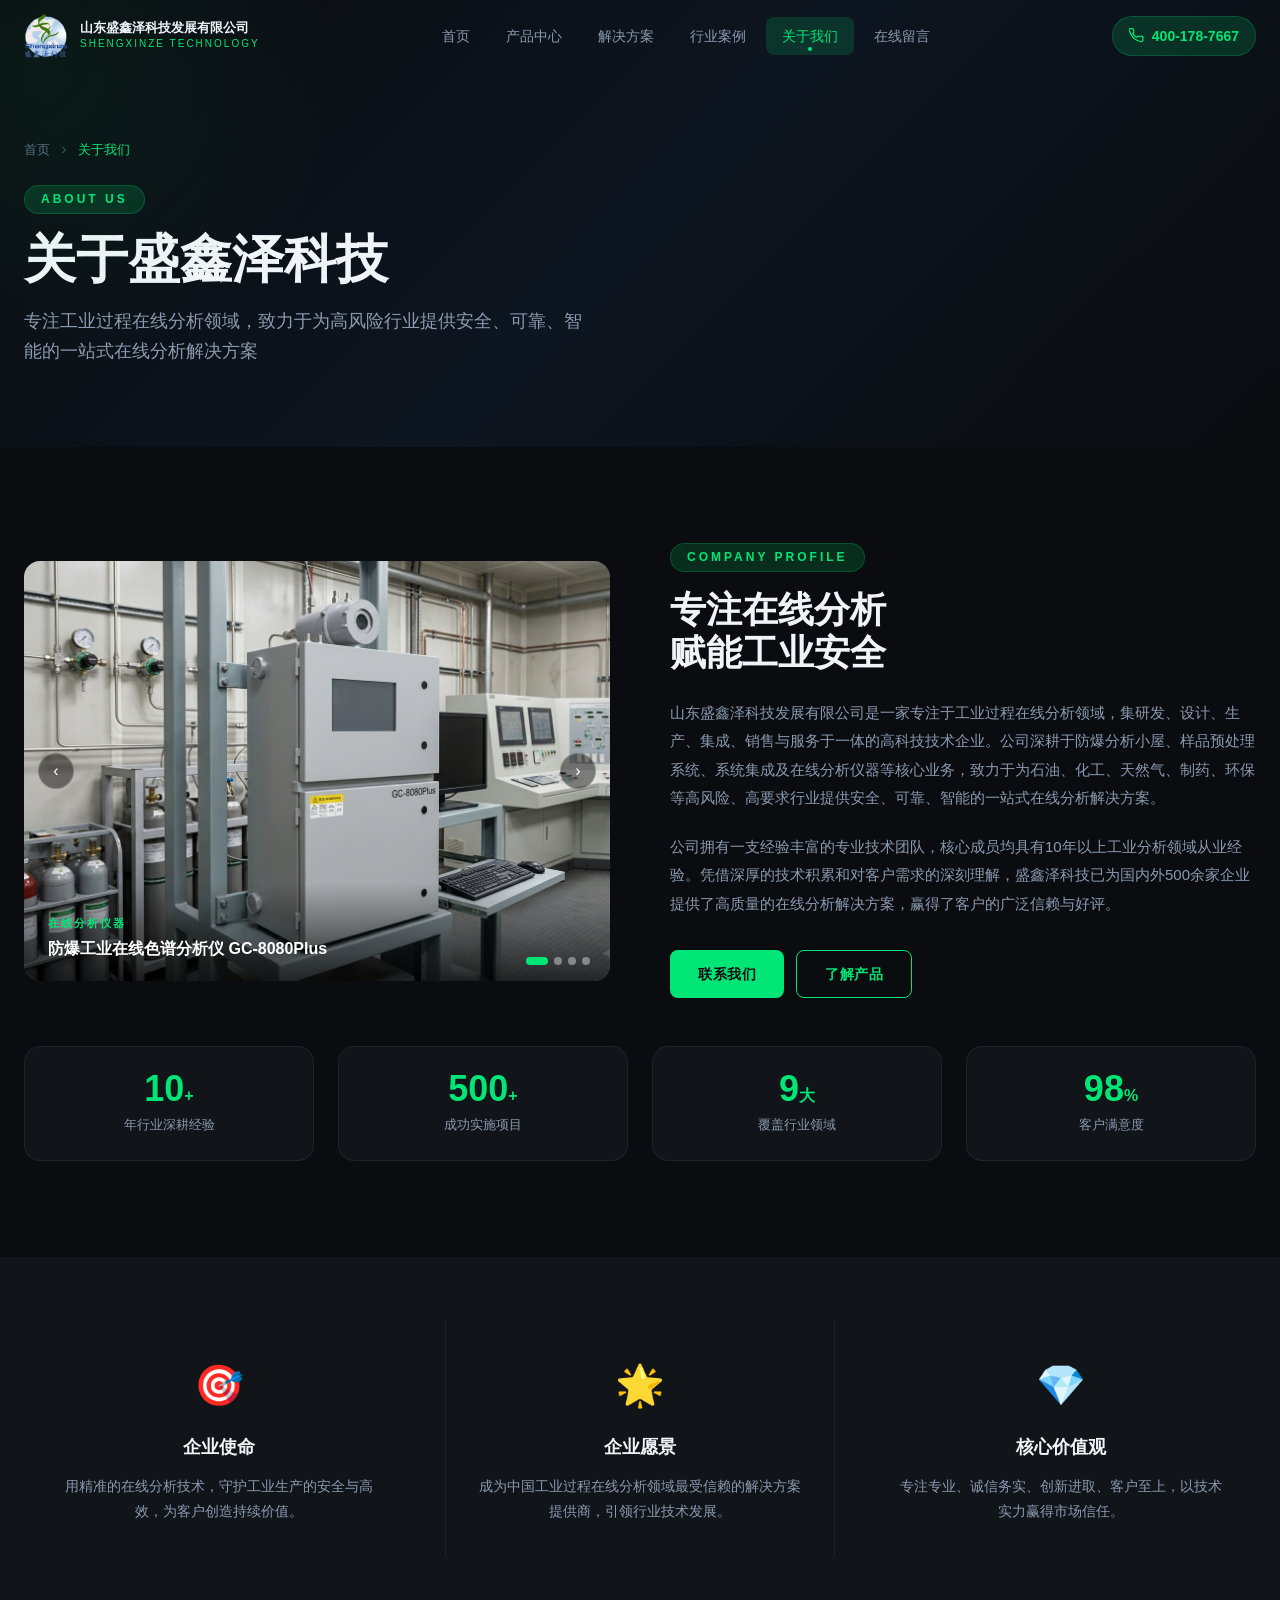
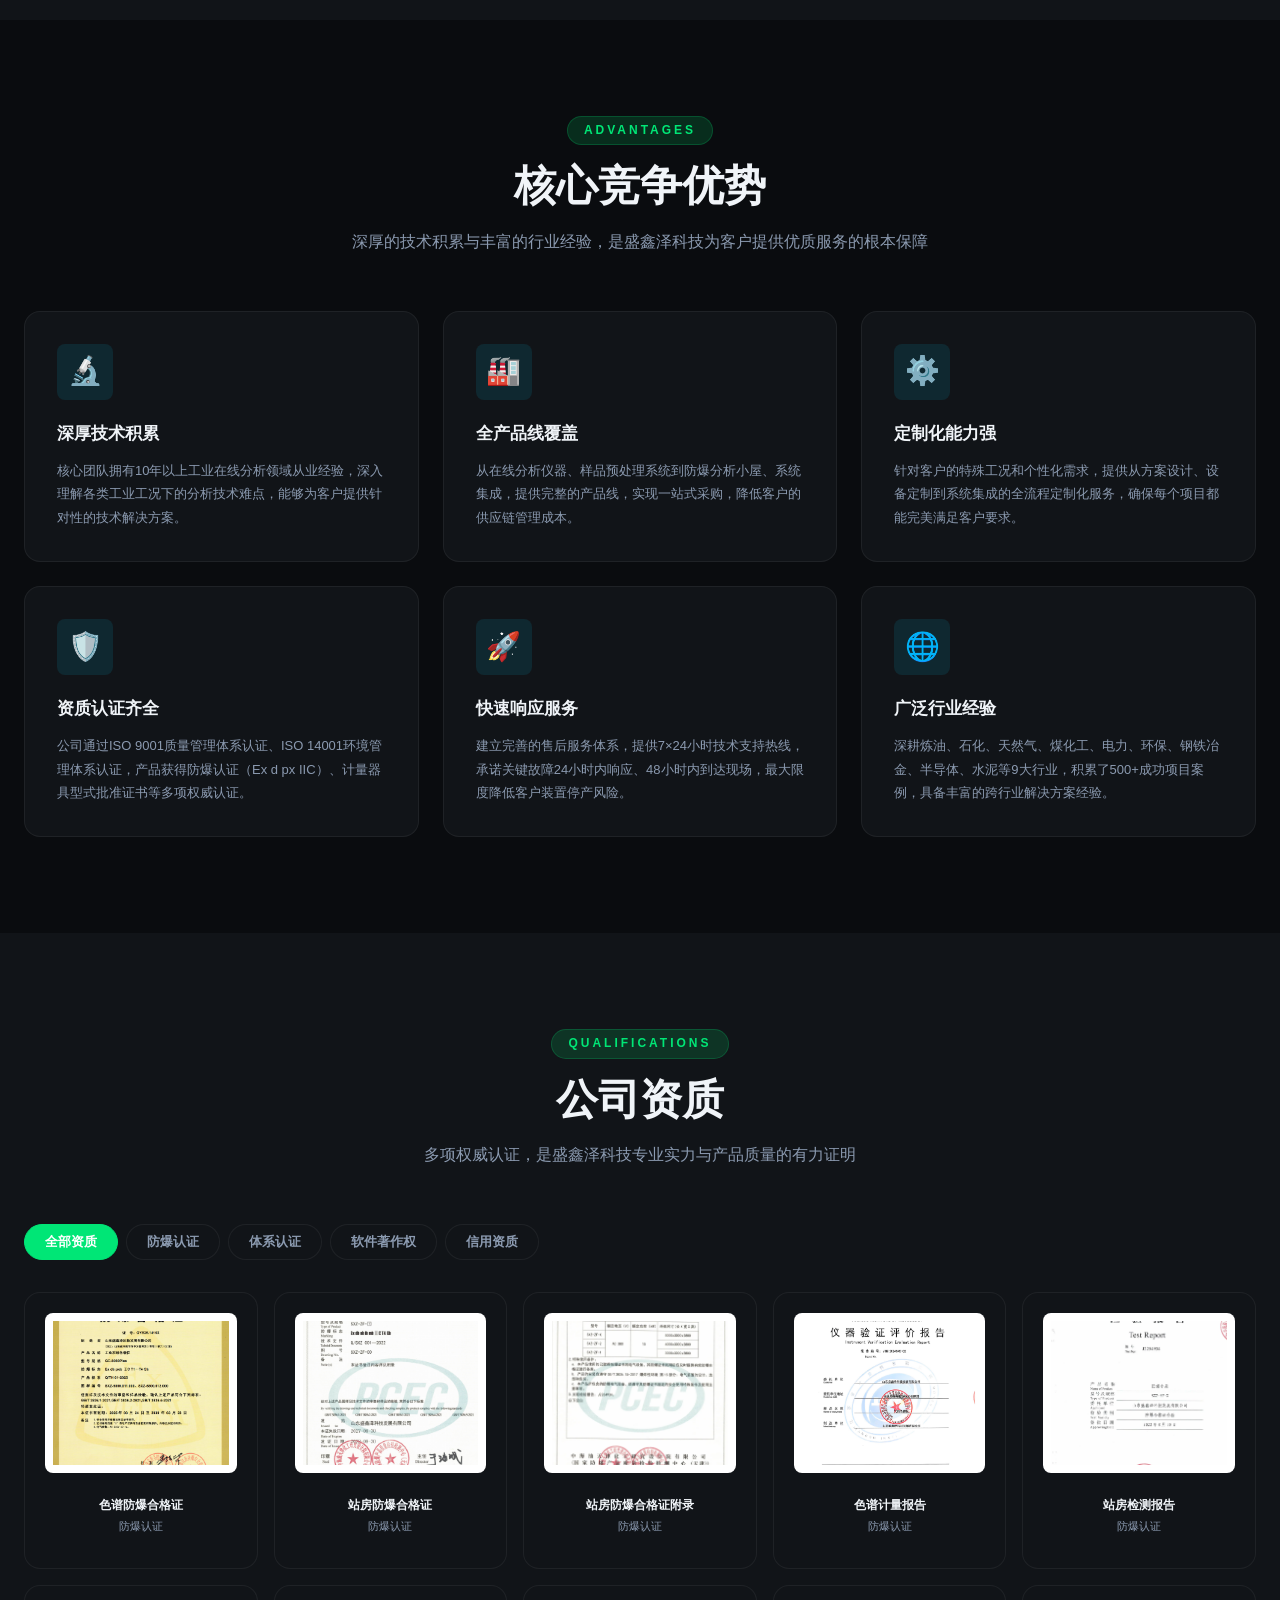
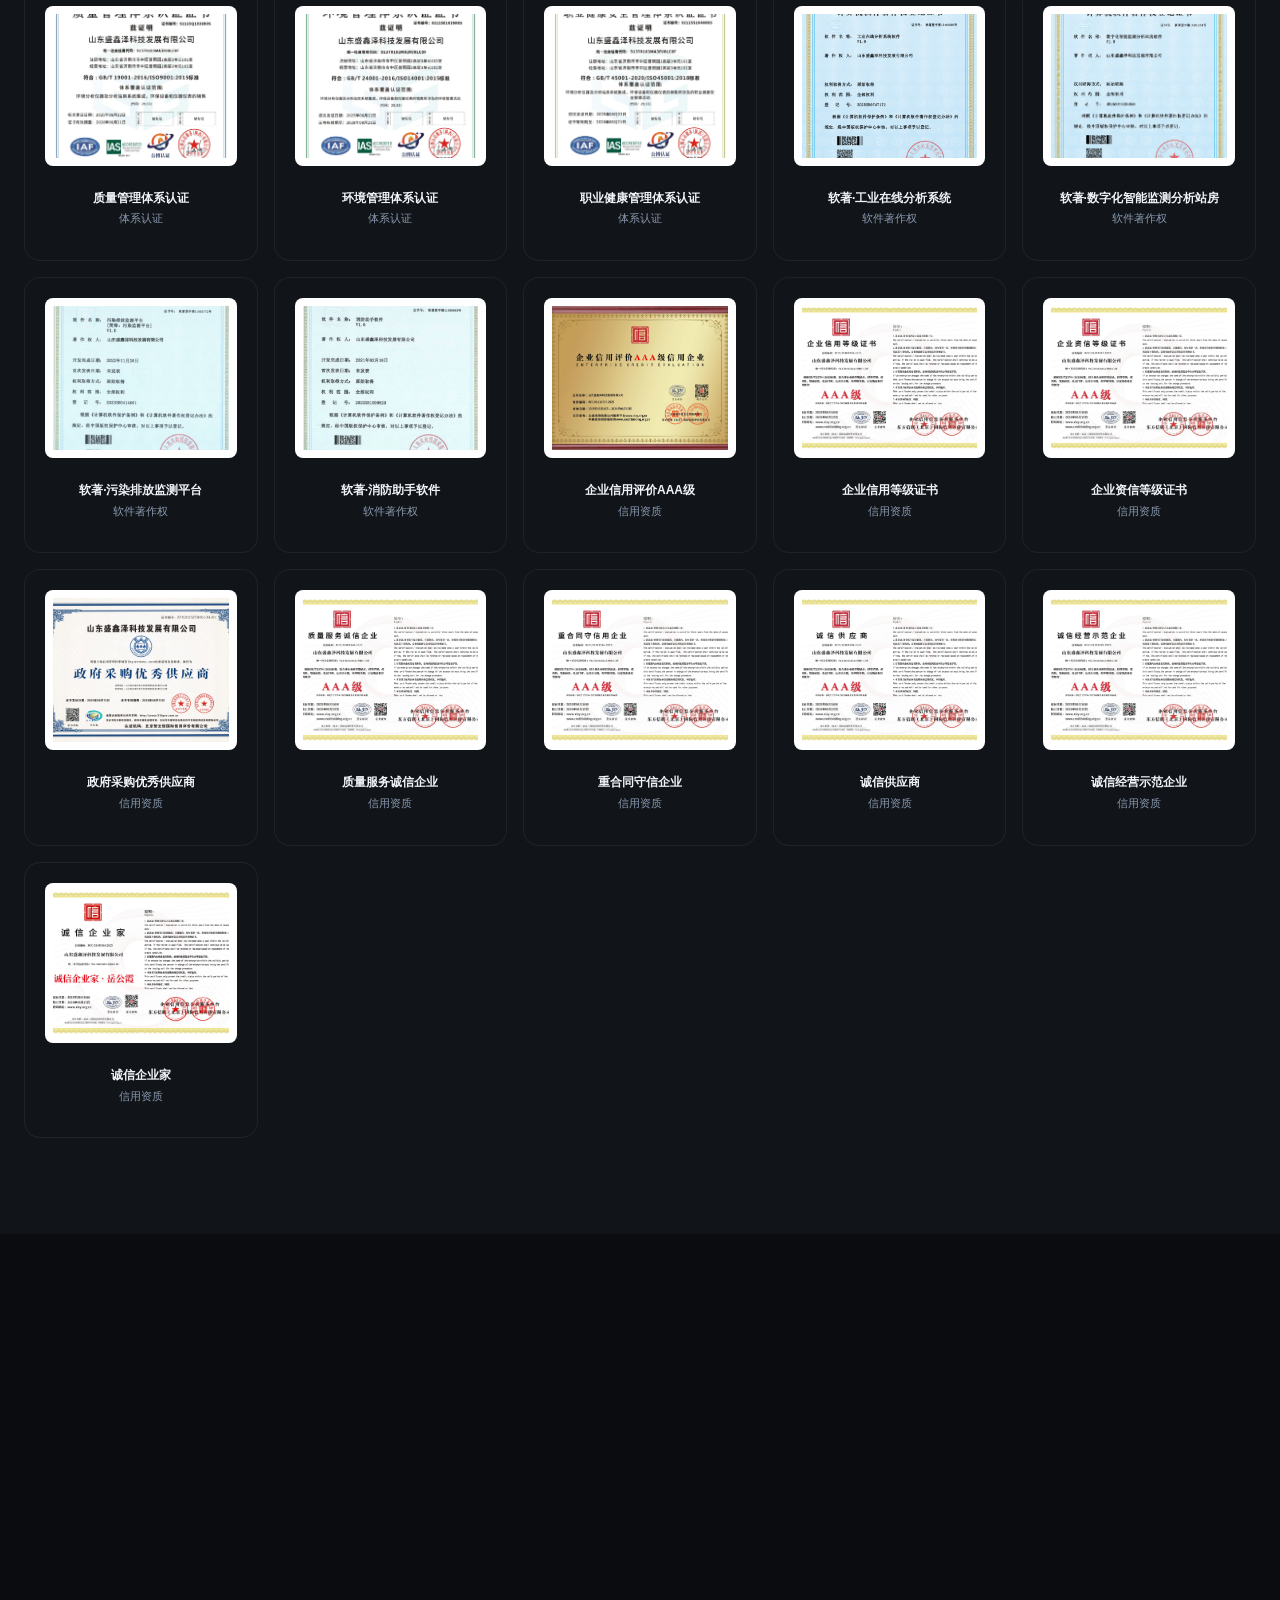
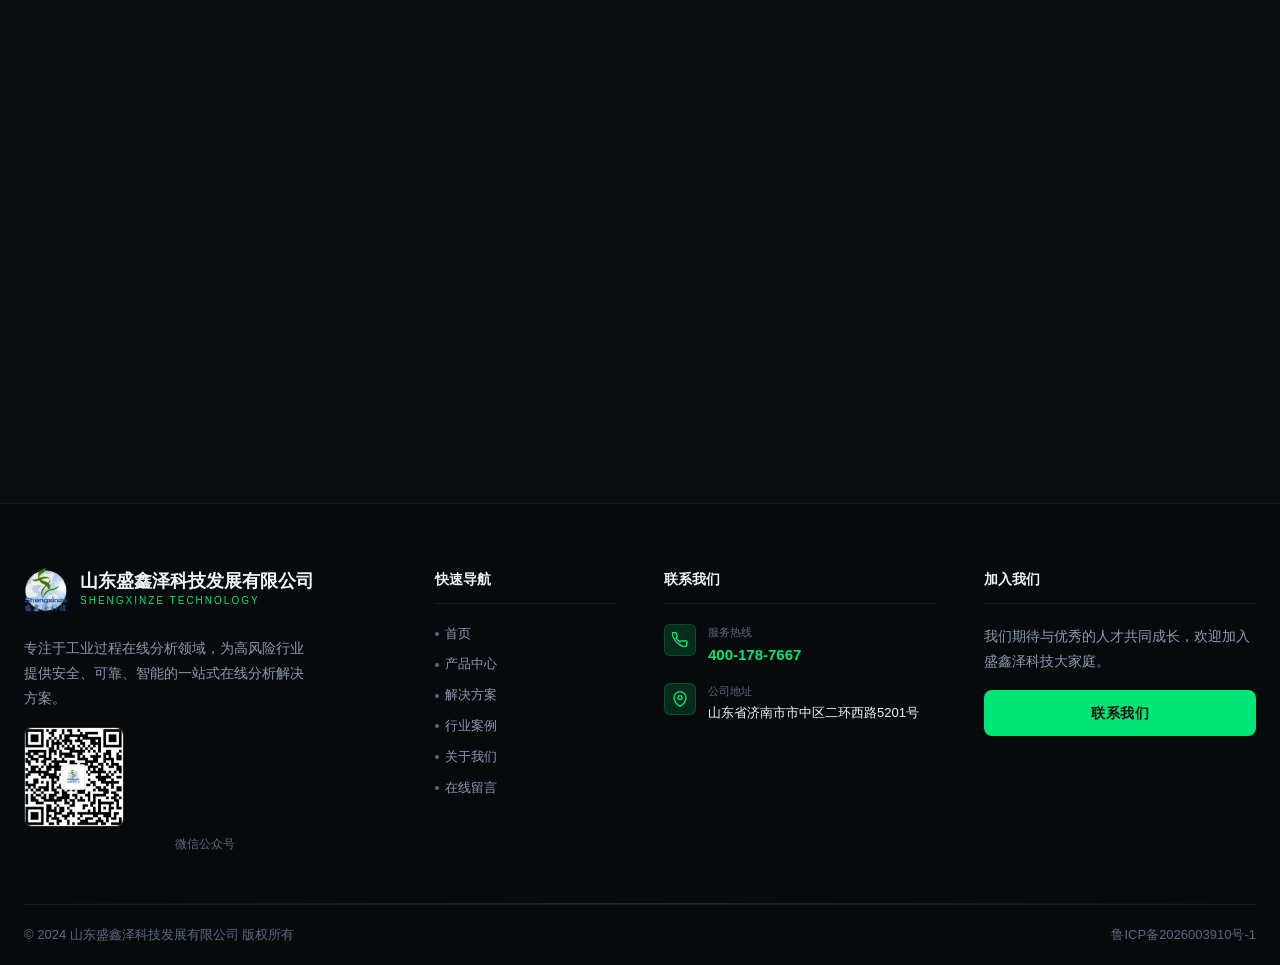
==== about.html @ b39e3ad9 "fix: 修复首页和关于我们页面轮播图显示一半的bug（改用容器像素宽度偏移替代百分比）" ====
<!DOCTYPE html>
<html lang="zh-CN">
<head>
  <meta charset="UTF-8">
  <meta name="viewport" content="width=device-width, initial-scale=1.0">
  <title>关于我们 - 山东盛鑫泽科技发展有限公司</title>
  <meta name="description" content="山东盛鑫泽科技发展有限公司，专注工业过程在线分析领域，集研发、设计、生产、集成、销售与服务于一体的高科技技术企业。">
  <link rel="stylesheet" href="assets/css/style.css">
  <style>
    .about-intro-grid { display:grid; grid-template-columns:1fr 1fr; gap:60px; align-items:center; }
    /* 产品图片轮播 */
    .about-intro-img { border-radius:var(--radius-lg); overflow:hidden; position:relative; }
    .about-prod-slider { position:relative; border-radius:var(--radius-lg); overflow:hidden; height:420px; }
    .about-prod-slides { display:flex; height:100%; transition:transform 0.6s cubic-bezier(0.4,0,0.2,1); }
    .about-prod-slide { min-width:100%; height:100%; position:relative; flex-shrink:0; }
    .about-prod-slide img { width:100%; height:100%; object-fit:cover; display:block; }
    .about-prod-slide-caption {
      position:absolute; bottom:0; left:0; right:0;
      background:linear-gradient(transparent, rgba(0,0,0,0.75));
      padding:32px 24px 20px;
      color:#fff;
    }
    .about-prod-slide-caption .caption-tag { font-size:11px; font-weight:700; letter-spacing:2px; color:var(--primary); text-transform:uppercase; margin-bottom:6px; }
    .about-prod-slide-caption .caption-name { font-size:16px; font-weight:700; line-height:1.4; }
    /* 轮播指示点 */
    .about-prod-dots { position:absolute; bottom:16px; right:20px; display:flex; gap:6px; z-index:5; }
    .about-prod-dot { width:8px; height:8px; border-radius:50%; background:rgba(255,255,255,0.4); cursor:pointer; transition:var(--transition); border:none; padding:0; }
    .about-prod-dot.active { background:var(--primary); width:22px; border-radius:4px; }
    /* 轮播箭头 */
    .about-prod-arrow { position:absolute; top:50%; transform:translateY(-50%); z-index:5; width:36px; height:36px; border-radius:50%; background:rgba(0,0,0,0.45); border:1px solid rgba(255,255,255,0.2); color:#fff; font-size:16px; cursor:pointer; display:flex; align-items:center; justify-content:center; transition:var(--transition); }
    .about-prod-arrow:hover { background:var(--primary); border-color:var(--primary); }
    .about-prod-arrow.prev { left:14px; }
    .about-prod-arrow.next { right:14px; }
    .about-stats { display:grid; grid-template-columns:repeat(4,1fr); gap:24px; margin-top:48px; }
    .about-stat { text-align:center; padding:24px; background:var(--bg-card); border:1px solid var(--border-subtle); border-radius:var(--radius-lg); }
    .about-stat-num { font-size:36px; font-weight:900; color:var(--primary); line-height:1; }
    .about-stat-unit { font-size:16px; font-weight:700; color:var(--primary); }
    .about-stat-label { font-size:13px; color:var(--text-gray); margin-top:6px; }

    /* 企业优势 */
    .advantages-grid { display:grid; grid-template-columns:repeat(3,1fr); gap:24px; }
    .advantage-card { background:var(--bg-card); border:1px solid var(--border-subtle); border-radius:var(--radius-lg); padding:32px; transition:var(--transition); }
    .advantage-card:hover { border-color:var(--border); transform:translateY(-4px); }
    .advantage-icon { width:56px; height:56px; background:rgba(0,212,255,0.1); border-radius:var(--radius); display:flex; align-items:center; justify-content:center; margin-bottom:20px; font-size:28px; }
    .advantage-title { font-size:17px; font-weight:700; color:var(--text-white); margin-bottom:12px; }
    .advantage-desc { font-size:13px; color:var(--text-gray); line-height:1.8; }

    /* 资质证书 */
    .cert-tabs { display:flex; gap:8px; flex-wrap:wrap; margin-bottom:32px; }
    .cert-tab { padding:8px 20px; border-radius:20px; font-size:13px; font-weight:600; cursor:pointer; transition:var(--transition); background:var(--bg-card); color:var(--text-gray); border:1px solid var(--border-subtle); }
    .cert-tab.active, .cert-tab:hover { background:var(--primary); color:#fff; border-color:var(--primary); }
    .certs-grid { display:grid; grid-template-columns:repeat(5,1fr); gap:16px; }
    .cert-item { display:none; }
    .cert-item.show { display:block; }
    .cert-card { background:var(--bg-card); border:1px solid var(--border-subtle); border-radius:var(--radius-lg); overflow:hidden; transition:var(--transition); cursor:pointer; }
    .cert-card:hover { border-color:var(--primary); transform:translateY(-3px); }
    .cert-card-img { width:100%; height:160px; object-fit:cover; }
    .cert-card-body { padding:12px; }
    .cert-card-name { font-size:12px; font-weight:600; color:var(--text-white); line-height:1.4; }
    .cert-card-type { font-size:11px; color:var(--text-gray); margin-top:4px; }

    /* 证书弹窗 */
    .cert-modal { display:none; position:fixed; inset:0; z-index:9999; background:rgba(0,0,0,0.9); align-items:center; justify-content:center; }
    .cert-modal.open { display:flex; }
    .cert-modal-img { max-width:600px; max-height:80vh; border-radius:var(--radius-lg); object-fit:contain; }
    .cert-modal-close { position:fixed; top:24px; right:24px; width:40px; height:40px; border-radius:50%; background:rgba(255,255,255,0.1); border:none; color:#fff; font-size:20px; cursor:pointer; display:flex; align-items:center; justify-content:center; }

    /* 发展历程 */
    .timeline { position:relative; padding-left:32px; }
    .timeline::before { content:''; position:absolute; left:8px; top:0; bottom:0; width:2px; background:linear-gradient(to bottom, var(--primary), transparent); }
    .timeline-item { position:relative; margin-bottom:32px; }
    .timeline-dot { position:absolute; left:-28px; top:4px; width:12px; height:12px; border-radius:50%; background:var(--primary); border:2px solid var(--bg-dark); }
    .timeline-year { font-size:12px; font-weight:700; color:var(--primary); letter-spacing:1px; margin-bottom:6px; }
    .timeline-title { font-size:15px; font-weight:700; color:var(--text-white); margin-bottom:6px; }
    .timeline-desc { font-size:13px; color:var(--text-gray); line-height:1.7; }

    @media(max-width:1024px){ .about-intro-grid { grid-template-columns:1fr; gap:32px; } .about-stats { grid-template-columns:repeat(2,1fr); } .advantages-grid { grid-template-columns:repeat(2,1fr); } .certs-grid { grid-template-columns:repeat(3,1fr); } }
    @media(max-width:600px){ .about-stats { grid-template-columns:repeat(2,1fr); } .advantages-grid { grid-template-columns:1fr; } .certs-grid { grid-template-columns:repeat(2,1fr); } }
  </style>
</head>
<body>

<nav class="navbar scrolled" id="navbar">
  <div class="navbar-inner">
    <a href="index.html" class="navbar-logo">
      <img src="assets/images/logo.png" alt="盛鑫泽科技" class="logo-icon-img">
      <div class="logo-text"><span class="logo-name">山东盛鑫泽科技发展有限公司</span><span class="logo-en">SHENGXINZE TECHNOLOGY</span></div>
    </a>
    <div class="navbar-menu">
      <a href="index.html" class="nav-link">首页</a>
      <a href="products.html" class="nav-link">产品中心</a>
      <a href="solutions.html" class="nav-link">解决方案</a>
      <a href="cases.html" class="nav-link">行业案例</a>
      <a href="about.html" class="nav-link active">关于我们</a>
      <a href="contact.html" class="nav-link">在线留言</a>
    </div>
    <a href="tel:4001787667" class="navbar-hotline">
      <svg width="15" height="15" viewBox="0 0 24 24" fill="none" stroke="currentColor" stroke-width="2"><path d="M22 16.92v3a2 2 0 01-2.18 2 19.79 19.79 0 01-8.63-3.07A19.5 19.5 0 013.07 9.81a19.79 19.79 0 01-3.07-8.68A2 2 0 012 .99h3a2 2 0 012 1.72c.127.96.361 1.903.7 2.81a2 2 0 01-.45 2.11L6.09 8.91a16 16 0 006 6l1.27-1.27a2 2 0 012.11-.45c.907.339 1.85.573 2.81.7A2 2 0 0122 16.92z"/></svg>
      400-178-7667
    </a>
    <button class="hamburger" aria-label="菜单"><span></span><span></span><span></span></button>
  </div>
</nav>
<div class="mobile-menu">
  <a href="index.html" class="mobile-nav-link">首页</a>
  <a href="products.html" class="mobile-nav-link">产品中心</a>
  <a href="solutions.html" class="mobile-nav-link">解决方案</a>
  <a href="cases.html" class="mobile-nav-link">行业案例</a>
  <a href="about.html" class="mobile-nav-link active">关于我们</a>
  <a href="contact.html" class="mobile-nav-link">在线留言</a>
</div>

<!-- Hero -->
<div class="page-hero">
  <div class="container">
    <div class="page-hero-breadcrumb">
      <a href="index.html">首页</a>
      <svg width="12" height="12" viewBox="0 0 24 24" fill="none" stroke="currentColor" stroke-width="2"><polyline points="9 18 15 12 9 6"/></svg>
      <span>关于我们</span>
    </div>
    <div class="section-tag">ABOUT US</div>
    <h1 class="page-hero-title">关于盛鑫泽科技</h1>
    <p class="page-hero-subtitle">专注工业过程在线分析领域，致力于为高风险行业提供安全、可靠、智能的一站式在线分析解决方案</p>
  </div>
</div>

<!-- 公司介绍 -->
<section class="section" style="background:var(--bg-dark);">
  <div class="container">
    <div class="about-intro-grid">
      <!-- 产品图片轮播 -->
      <div class="about-prod-slider fade-in" id="aboutProdSlider">
        <div class="about-prod-slides" id="aboutProdSlides">
          <!-- 幻灯片1：GC-8080Plus -->
          <div class="about-prod-slide">
            <img src="assets/images/products/prod_gc8080.png" alt="防爆工业在线色谱分析仪 GC-8080Plus">
            <div class="about-prod-slide-caption">
              <div class="caption-tag">在线分析仪器</div>
              <div class="caption-name">防爆工业在线色谱分析仪 GC-8080Plus</div>
            </div>
          </div>
          <!-- 幻灯片2：紫外光谱 -->
          <div class="about-prod-slide">
            <img src="assets/images/products/prod_uv.png" alt="在线紫外光谱气体分析仪（DOAS）">
            <div class="about-prod-slide-caption">
              <div class="caption-tag">在线分析仪器</div>
              <div class="caption-name">在线紫外光谱气体分析仪（DOAS）</div>
            </div>
          </div>
          <!-- 幻灯片3：红外光谱 -->
          <div class="about-prod-slide">
            <img src="assets/images/products/prod_infrared.png" alt="在线红外光谱气体分析仪（NDIR）">
            <div class="about-prod-slide-caption">
              <div class="caption-tag">在线分析仪器</div>
              <div class="caption-name">在线红外光谱气体分析仪（NDIR）</div>
            </div>
          </div>
          <!-- 幻灯片4：防爆分析小屋 -->
          <div class="about-prod-slide">
            <img src="assets/images/products/prod_shelter.png" alt="防爆正压分析小屋系统">
            <div class="about-prod-slide-caption">
              <div class="caption-tag">防爆分析小屋</div>
              <div class="caption-name">防爆正压分析小屋系统</div>
            </div>
          </div>
        </div>
        <!-- 左右箭头 -->
        <button class="about-prod-arrow prev" id="aboutProdPrev">&#8249;</button>
        <button class="about-prod-arrow next" id="aboutProdNext">&#8250;</button>
        <!-- 指示点 -->
        <div class="about-prod-dots" id="aboutProdDots">
          <button class="about-prod-dot active" data-idx="0"></button>
          <button class="about-prod-dot" data-idx="1"></button>
          <button class="about-prod-dot" data-idx="2"></button>
          <button class="about-prod-dot" data-idx="3"></button>
        </div>
      </div>
      <div class="fade-in fade-in-delay-1">
        <div class="section-tag">COMPANY PROFILE</div>
        <h2 class="section-title" style="font-size:clamp(24px,3vw,36px);margin-bottom:24px;">专注在线分析<br>赋能工业安全</h2>
        <p style="font-size:15px;color:var(--text-gray);line-height:1.9;margin-bottom:20px;">
          山东盛鑫泽科技发展有限公司是一家专注于工业过程在线分析领域，集研发、设计、生产、集成、销售与服务于一体的高科技技术企业。公司深耕于防爆分析小屋、样品预处理系统、系统集成及在线分析仪器等核心业务，致力于为石油、化工、天然气、制药、环保等高风险、高要求行业提供安全、可靠、智能的一站式在线分析解决方案。
        </p>
        <p style="font-size:15px;color:var(--text-gray);line-height:1.9;margin-bottom:32px;">
          公司拥有一支经验丰富的专业技术团队，核心成员均具有10年以上工业分析领域从业经验。凭借深厚的技术积累和对客户需求的深刻理解，盛鑫泽科技已为国内外500余家企业提供了高质量的在线分析解决方案，赢得了客户的广泛信赖与好评。
        </p>
        <div style="display:flex;gap:12px;flex-wrap:wrap;">
          <a href="contact.html" class="btn btn-primary">联系我们</a>
          <a href="products.html" class="btn btn-outline">了解产品</a>
        </div>
      </div>
    </div>

    <!-- 数据统计 -->
    <div class="about-stats fade-in">
      <div class="about-stat">
        <div><span class="about-stat-num">10</span><span class="about-stat-unit">+</span></div>
        <div class="about-stat-label">年行业深耕经验</div>
      </div>
      <div class="about-stat">
        <div><span class="about-stat-num">500</span><span class="about-stat-unit">+</span></div>
        <div class="about-stat-label">成功实施项目</div>
      </div>
      <div class="about-stat">
        <div><span class="about-stat-num">9</span><span class="about-stat-unit">大</span></div>
        <div class="about-stat-label">覆盖行业领域</div>
      </div>
      <div class="about-stat">
        <div><span class="about-stat-num">98</span><span class="about-stat-unit">%</span></div>
        <div class="about-stat-label">客户满意度</div>
      </div>
    </div>
  </div>
</section>

<!-- 企业愿景 -->
<section class="section-sm" style="background:var(--bg-card);">
  <div class="container">
    <div style="display:grid;grid-template-columns:repeat(3,1fr);gap:32px;">
      <div class="fade-in" style="text-align:center;padding:32px;">
        <div style="font-size:40px;margin-bottom:16px;">🎯</div>
        <h3 style="font-size:18px;font-weight:800;color:var(--text-white);margin-bottom:12px;">企业使命</h3>
        <p style="font-size:14px;color:var(--text-gray);line-height:1.8;">用精准的在线分析技术，守护工业生产的安全与高效，为客户创造持续价值。</p>
      </div>
      <div class="fade-in fade-in-delay-1" style="text-align:center;padding:32px;border-left:1px solid var(--border-subtle);border-right:1px solid var(--border-subtle);">
        <div style="font-size:40px;margin-bottom:16px;">🌟</div>
        <h3 style="font-size:18px;font-weight:800;color:var(--text-white);margin-bottom:12px;">企业愿景</h3>
        <p style="font-size:14px;color:var(--text-gray);line-height:1.8;">成为中国工业过程在线分析领域最受信赖的解决方案提供商，引领行业技术发展。</p>
      </div>
      <div class="fade-in fade-in-delay-2" style="text-align:center;padding:32px;">
        <div style="font-size:40px;margin-bottom:16px;">💎</div>
        <h3 style="font-size:18px;font-weight:800;color:var(--text-white);margin-bottom:12px;">核心价值观</h3>
        <p style="font-size:14px;color:var(--text-gray);line-height:1.8;">专注专业、诚信务实、创新进取、客户至上，以技术实力赢得市场信任。</p>
      </div>
    </div>
  </div>
</section>

<!-- 企业优势 -->
<section class="section" style="background:var(--bg-dark);">
  <div class="container">
    <div class="section-header fade-in">
      <div class="section-tag">ADVANTAGES</div>
      <h2 class="section-title">核心竞争优势</h2>
      <p class="section-subtitle">深厚的技术积累与丰富的行业经验，是盛鑫泽科技为客户提供优质服务的根本保障</p>
    </div>
    <div class="advantages-grid">
      <div class="advantage-card fade-in">
        <div class="advantage-icon">🔬</div>
        <h3 class="advantage-title">深厚技术积累</h3>
        <p class="advantage-desc">核心团队拥有10年以上工业在线分析领域从业经验，深入理解各类工业工况下的分析技术难点，能够为客户提供针对性的技术解决方案。</p>
      </div>
      <div class="advantage-card fade-in fade-in-delay-1">
        <div class="advantage-icon">🏭</div>
        <h3 class="advantage-title">全产品线覆盖</h3>
        <p class="advantage-desc">从在线分析仪器、样品预处理系统到防爆分析小屋、系统集成，提供完整的产品线，实现一站式采购，降低客户的供应链管理成本。</p>
      </div>
      <div class="advantage-card fade-in fade-in-delay-2">
        <div class="advantage-icon">⚙️</div>
        <h3 class="advantage-title">定制化能力强</h3>
        <p class="advantage-desc">针对客户的特殊工况和个性化需求，提供从方案设计、设备定制到系统集成的全流程定制化服务，确保每个项目都能完美满足客户要求。</p>
      </div>
      <div class="advantage-card fade-in">
        <div class="advantage-icon">🛡️</div>
        <h3 class="advantage-title">资质认证齐全</h3>
        <p class="advantage-desc">公司通过ISO 9001质量管理体系认证、ISO 14001环境管理体系认证，产品获得防爆认证（Ex d px IIC）、计量器具型式批准证书等多项权威认证。</p>
      </div>
      <div class="advantage-card fade-in fade-in-delay-1">
        <div class="advantage-icon">🚀</div>
        <h3 class="advantage-title">快速响应服务</h3>
        <p class="advantage-desc">建立完善的售后服务体系，提供7×24小时技术支持热线，承诺关键故障24小时内响应、48小时内到达现场，最大限度降低客户装置停产风险。</p>
      </div>
      <div class="advantage-card fade-in fade-in-delay-2">
        <div class="advantage-icon">🌐</div>
        <h3 class="advantage-title">广泛行业经验</h3>
        <p class="advantage-desc">深耕炼油、石化、天然气、煤化工、电力、环保、钢铁冶金、半导体、水泥等9大行业，积累了500+成功项目案例，具备丰富的跨行业解决方案经验。</p>
      </div>
    </div>
  </div>
</section>

<!-- 公司资质 -->
<section class="section" style="background:var(--bg-card);">
  <div class="container">
    <div class="section-header fade-in">
      <div class="section-tag">QUALIFICATIONS</div>
      <h2 class="section-title">公司资质</h2>
      <p class="section-subtitle">多项权威认证，是盛鑫泽科技专业实力与产品质量的有力证明</p>
    </div>

    <div class="cert-tabs fade-in">
      <button class="cert-tab active" data-filter="all">全部资质</button>
      <button class="cert-tab" data-filter="explosion">防爆认证</button>
      <button class="cert-tab" data-filter="quality">体系认证</button>
      <button class="cert-tab" data-filter="software">软件著作权</button>
      <button class="cert-tab" data-filter="credit">信用资质</button>
    </div>

    <div class="certs-grid fade-in">
      <div class="cert-item show" data-cat="explosion">
        <div class="cert-card" onclick="openCertModal('assets/images/certs/cert01_色谱防爆合格证.jpg','色谱防爆合格证')">
          <img src="assets/images/certs/cert01_色谱防爆合格证.jpg" alt="色谱防爆合格证" class="cert-card-img">
          <div class="cert-card-body"><div class="cert-card-name">色谱防爆合格证</div><div class="cert-card-type">防爆认证</div></div>
        </div>
      </div>
      <div class="cert-item show" data-cat="explosion">
        <div class="cert-card" onclick="openCertModal('assets/images/certs/cert02_站房防爆合格证.jpg','站房防爆合格证')">
          <img src="assets/images/certs/cert02_站房防爆合格证.jpg" alt="站房防爆合格证" class="cert-card-img">
          <div class="cert-card-body"><div class="cert-card-name">站房防爆合格证</div><div class="cert-card-type">防爆认证</div></div>
        </div>
      </div>
      <div class="cert-item show" data-cat="explosion">
        <div class="cert-card" onclick="openCertModal('assets/images/certs/cert03_站房防爆合格证附录.webp','站房防爆合格证附录')">
          <img src="assets/images/certs/cert03_站房防爆合格证附录.webp" alt="站房防爆合格证附录" class="cert-card-img">
          <div class="cert-card-body"><div class="cert-card-name">站房防爆合格证附录</div><div class="cert-card-type">防爆认证</div></div>
        </div>
      </div>
      <div class="cert-item show" data-cat="explosion">
        <div class="cert-card" onclick="openCertModal('assets/images/certs/cert04_色谱计量报告.jpg','色谱计量报告')">
          <img src="assets/images/certs/cert04_色谱计量报告.jpg" alt="色谱计量报告" class="cert-card-img">
          <div class="cert-card-body"><div class="cert-card-name">色谱计量报告</div><div class="cert-card-type">防爆认证</div></div>
        </div>
      </div>
      <div class="cert-item show" data-cat="explosion">
        <div class="cert-card" onclick="openCertModal('assets/images/certs/cert05_站房检测报告.webp','站房检测报告')">
          <img src="assets/images/certs/cert05_站房检测报告.webp" alt="站房检测报告" class="cert-card-img">
          <div class="cert-card-body"><div class="cert-card-name">站房检测报告</div><div class="cert-card-type">防爆认证</div></div>
        </div>
      </div>
      <div class="cert-item show" data-cat="quality">
        <div class="cert-card" onclick="openCertModal('assets/images/certs/cert06_质量管理体系认证.webp','质量管理体系认证')">
          <img src="assets/images/certs/cert06_质量管理体系认证.webp" alt="质量管理体系认证" class="cert-card-img">
          <div class="cert-card-body"><div class="cert-card-name">质量管理体系认证</div><div class="cert-card-type">体系认证</div></div>
        </div>
      </div>
      <div class="cert-item show" data-cat="quality">
        <div class="cert-card" onclick="openCertModal('assets/images/certs/cert07_环境管理体系认证.webp','环境管理体系认证')">
          <img src="assets/images/certs/cert07_环境管理体系认证.webp" alt="环境管理体系认证" class="cert-card-img">
          <div class="cert-card-body"><div class="cert-card-name">环境管理体系认证</div><div class="cert-card-type">体系认证</div></div>
        </div>
      </div>
      <div class="cert-item show" data-cat="quality">
        <div class="cert-card" onclick="openCertModal('assets/images/certs/cert08_职业健康管理体系认证.webp','职业健康管理体系认证')">
          <img src="assets/images/certs/cert08_职业健康管理体系认证.webp" alt="职业健康管理体系认证" class="cert-card-img">
          <div class="cert-card-body"><div class="cert-card-name">职业健康管理体系认证</div><div class="cert-card-type">体系认证</div></div>
        </div>
      </div>
      <div class="cert-item show" data-cat="software">
        <div class="cert-card" onclick="openCertModal('assets/images/certs/cert09_软著-工业在线分析系统.png','软著·工业在线分析系统')">
          <img src="assets/images/certs/cert09_软著-工业在线分析系统.png" alt="软著-工业在线分析系统" class="cert-card-img">
          <div class="cert-card-body"><div class="cert-card-name">软著·工业在线分析系统</div><div class="cert-card-type">软件著作权</div></div>
        </div>
      </div>
      <div class="cert-item show" data-cat="software">
        <div class="cert-card" onclick="openCertModal('assets/images/certs/cert10_软著-数字化智能监测分析站房软件.webp','软著·数字化智能监测分析站房软件')">
          <img src="assets/images/certs/cert10_软著-数字化智能监测分析站房软件.webp" alt="软著-数字化智能监测分析站房软件" class="cert-card-img">
          <div class="cert-card-body"><div class="cert-card-name">软著·数字化智能监测分析站房</div><div class="cert-card-type">软件著作权</div></div>
        </div>
      </div>
      <div class="cert-item show" data-cat="software">
        <div class="cert-card" onclick="openCertModal('assets/images/certs/cert11_软著-污染排放监测平台.png','软著·污染排放监测平台')">
          <img src="assets/images/certs/cert11_软著-污染排放监测平台.png" alt="软著-污染排放监测平台" class="cert-card-img">
          <div class="cert-card-body"><div class="cert-card-name">软著·污染排放监测平台</div><div class="cert-card-type">软件著作权</div></div>
        </div>
      </div>
      <div class="cert-item show" data-cat="software">
        <div class="cert-card" onclick="openCertModal('assets/images/certs/cert12_软著-消防助手软件.png','软著·消防助手软件')">
          <img src="assets/images/certs/cert12_软著-消防助手软件.png" alt="软著-消防助手软件" class="cert-card-img">
          <div class="cert-card-body"><div class="cert-card-name">软著·消防助手软件</div><div class="cert-card-type">软件著作权</div></div>
        </div>
      </div>
      <div class="cert-item show" data-cat="credit">
        <div class="cert-card" onclick="openCertModal('assets/images/certs/cert13_企业信用评价AAA级.webp','企业信用评价AAA级')">
          <img src="assets/images/certs/cert13_企业信用评价AAA级.webp" alt="企业信用评价AAA级" class="cert-card-img">
          <div class="cert-card-body"><div class="cert-card-name">企业信用评价AAA级</div><div class="cert-card-type">信用资质</div></div>
        </div>
      </div>
      <div class="cert-item show" data-cat="credit">
        <div class="cert-card" onclick="openCertModal('assets/images/certs/cert14_企业信用等级证书.webp','企业信用等级证书')">
          <img src="assets/images/certs/cert14_企业信用等级证书.webp" alt="企业信用等级证书" class="cert-card-img">
          <div class="cert-card-body"><div class="cert-card-name">企业信用等级证书</div><div class="cert-card-type">信用资质</div></div>
        </div>
      </div>
      <div class="cert-item show" data-cat="credit">
        <div class="cert-card" onclick="openCertModal('assets/images/certs/cert15_企业资信等级证书.webp','企业资信等级证书')">
          <img src="assets/images/certs/cert15_企业资信等级证书.webp" alt="企业资信等级证书" class="cert-card-img">
          <div class="cert-card-body"><div class="cert-card-name">企业资信等级证书</div><div class="cert-card-type">信用资质</div></div>
        </div>
      </div>
      <div class="cert-item show" data-cat="credit">
        <div class="cert-card" onclick="openCertModal('assets/images/certs/cert16_政府采购优秀供应商.webp','政府采购优秀供应商')">
          <img src="assets/images/certs/cert16_政府采购优秀供应商.webp" alt="政府采购优秀供应商" class="cert-card-img">
          <div class="cert-card-body"><div class="cert-card-name">政府采购优秀供应商</div><div class="cert-card-type">信用资质</div></div>
        </div>
      </div>
      <div class="cert-item show" data-cat="credit">
        <div class="cert-card" onclick="openCertModal('assets/images/certs/cert17_质量服务诚信企业.webp','质量服务诚信企业')">
          <img src="assets/images/certs/cert17_质量服务诚信企业.webp" alt="质量服务诚信企业" class="cert-card-img">
          <div class="cert-card-body"><div class="cert-card-name">质量服务诚信企业</div><div class="cert-card-type">信用资质</div></div>
        </div>
      </div>
      <div class="cert-item show" data-cat="credit">
        <div class="cert-card" onclick="openCertModal('assets/images/certs/cert18_重合同守信企业.webp','重合同守信企业')">
          <img src="assets/images/certs/cert18_重合同守信企业.webp" alt="重合同守信企业" class="cert-card-img">
          <div class="cert-card-body"><div class="cert-card-name">重合同守信企业</div><div class="cert-card-type">信用资质</div></div>
        </div>
      </div>
      <div class="cert-item show" data-cat="credit">
        <div class="cert-card" onclick="openCertModal('assets/images/certs/cert19_诚信供应商.webp','诚信供应商')">
          <img src="assets/images/certs/cert19_诚信供应商.webp" alt="诚信供应商" class="cert-card-img">
          <div class="cert-card-body"><div class="cert-card-name">诚信供应商</div><div class="cert-card-type">信用资质</div></div>
        </div>
      </div>
      <div class="cert-item show" data-cat="credit">
        <div class="cert-card" onclick="openCertModal('assets/images/certs/cert20_诚信经营示范企业.webp','诚信经营示范企业')">
          <img src="assets/images/certs/cert20_诚信经营示范企业.webp" alt="诚信经营示范企业" class="cert-card-img">
          <div class="cert-card-body"><div class="cert-card-name">诚信经营示范企业</div><div class="cert-card-type">信用资质</div></div>
        </div>
      </div>
      <div class="cert-item show" data-cat="credit">
        <div class="cert-card" onclick="openCertModal('assets/images/certs/cert21_诚信企业家.webp','诚信企业家')">
          <img src="assets/images/certs/cert21_诚信企业家.webp" alt="诚信企业家" class="cert-card-img">
          <div class="cert-card-body"><div class="cert-card-name">诚信企业家</div><div class="cert-card-type">信用资质</div></div>
        </div>
      </div>
    </div>
  </div>
</section>

<!-- 发展历程 -->
<section class="section" style="background:var(--bg-dark);">
  <div class="container">
    <div class="section-header fade-in">
      <div class="section-tag">HISTORY</div>
      <h2 class="section-title">发展历程</h2>
    </div>
    <div style="display:grid;grid-template-columns:1fr 1fr;gap:60px;">
      <!-- 左列：2019 / 2020 / 2021 / 2022 -->
      <div class="timeline fade-in">
        <div class="timeline-item">
          <div class="timeline-dot"></div>
          <div class="timeline-year">2019年</div>
          <div class="timeline-title">公司注册成立</div>
          <div class="timeline-desc">山东盛鑫泽科技发展有限公司正式注册成立，专注于工业过程在线分析领域，开始为石油化工行业提供在线分析解决方案。</div>
        </div>
        <div class="timeline-item">
          <div class="timeline-dot"></div>
          <div class="timeline-year">2020年</div>
          <div class="timeline-title">防爆分析小屋产品化</div>
          <div class="timeline-desc">自主研发的防爆正压分析小屋通过国家防爆认证，成为公司核心拳头产品，填补了国内同类市场空白。</div>
        </div>
        <div class="timeline-item">
          <div class="timeline-dot"></div>
          <div class="timeline-year">2021年</div>
          <div class="timeline-title">三体系认证通过</div>
          <div class="timeline-desc">公司质量管理、环境管理、职业健康安全管理三大体系认证全部通过，建立了完善的研发、生产、质检标准化流程。</div>
        </div>
        <div class="timeline-item">
          <div class="timeline-dot"></div>
          <div class="timeline-year">2022年</div>
          <div class="timeline-title">产品线持续扩展</div>
          <div class="timeline-desc">推出在线激光光谱气体分析仪、在线紫外光谱分析仪等新品，完善在线分析仪器产品矩阵，服务客户突破100家。</div>
        </div>
      </div>
      <!-- 右列：2023 / 2024 / 2025 / 2026 -->
      <div class="timeline fade-in fade-in-delay-1">
        <div class="timeline-item">
          <div class="timeline-dot"></div>
          <div class="timeline-year">2023年</div>
          <div class="timeline-title">系统集成能力升级</div>
          <div class="timeline-desc">正压吹扫式防爆分析系统、密闭式在线分析机柜等系统集成产品相继推出，为客户提供更完整的一站式解决方案。</div>
        </div>
        <div class="timeline-item">
          <div class="timeline-dot"></div>
          <div class="timeline-year">2024年</div>
          <div class="timeline-title">荣获多项行业资质</div>
          <div class="timeline-desc">获评AAA级信用企业、政府采购优秀供应商、诚信经营示范企业等荣誉，品牌影响力持续提升，累计服务客户超200家。</div>
        </div>
        <div class="timeline-item">
          <div class="timeline-dot"></div>
          <div class="timeline-year">2025年</div>
          <div class="timeline-title">软件著作权与数字化布局</div>
          <div class="timeline-desc">取得数字化智能监测分析站房软件、工业在线分析系统等多项软件著作权，推进产品智能化与数字化升级转型。</div>
        </div>
        <div class="timeline-item" style="margin-bottom:0;">
          <div class="timeline-dot" style="background:var(--primary-light);box-shadow:0 0 0 4px rgba(0,212,255,0.2);"></div>
          <div class="timeline-year" style="color:var(--primary-light);">2026年 &nbsp;<span style="font-size:11px;background:rgba(0,212,255,0.15);color:var(--primary);padding:2px 8px;border-radius:10px;vertical-align:middle;">当前</span></div>
          <div class="timeline-title">深耕行业，迈向新征程</div>
          <div class="timeline-desc">持续深耕石油、化工、天然气、环保等高端工业领域，以技术创新驱动发展，致力于成为国内工业在线分析领域的标杆企业。</div>
        </div>
      </div>
    </div>
  </div>
</section>

<!-- 证书弹窗 -->
<div class="cert-modal" id="certModal" onclick="closeCertModal()">
  <button class="cert-modal-close" onclick="closeCertModal()">✕</button>
  <img src="" alt="" class="cert-modal-img" id="certModalImg">
</div>

<!-- 页脚 -->
<footer class="footer">
  <div class="container">
    <div class="footer-grid">
      <div class="footer-brand">
        <a href="index.html" class="navbar-logo" style="display:inline-flex;">
          <img src="assets/images/logo.png" alt="盛鑫泽科技" class="logo-icon-img">
          <div class="logo-text"><span class="logo-name">山东盛鑫泽科技发展有限公司</span><span class="logo-en">SHENGXINZE TECHNOLOGY</span></div>
        </a>
        <p class="footer-desc">专注于工业过程在线分析领域，为高风险行业提供安全、可靠、智能的一站式在线分析解决方案。</p>
        <div class="footer-qrcode" style="margin-top:16px;"><img src="assets/images/qrcode_wechat.png" alt="微信公众号" style="width:100px;height:100px;border-radius:8px;border:1px solid var(--border-subtle);background:var(--bg-card2);"><div class="footer-qrcode-label">微信公众号</div></div>
      </div>
      <div>
        <div class="footer-col-title">快速导航</div>
        <div class="footer-links">
          <a href="index.html" class="footer-link">首页</a>
          <a href="products.html" class="footer-link">产品中心</a>
          <a href="solutions.html" class="footer-link">解决方案</a>
          <a href="cases.html" class="footer-link">行业案例</a>
          <a href="about.html" class="footer-link">关于我们</a>
          <a href="contact.html" class="footer-link">在线留言</a>
        </div>
      </div>
      <div>
        <div class="footer-col-title">联系我们</div>
        <div class="footer-contact-item">
          <div class="footer-contact-icon"><svg width="16" height="16" viewBox="0 0 24 24" fill="none" stroke="var(--primary)" stroke-width="2"><path d="M22 16.92v3a2 2 0 01-2.18 2 19.79 19.79 0 01-8.63-3.07A19.5 19.5 0 013.07 9.81a19.79 19.79 0 01-3.07-8.68A2 2 0 012 .99h3a2 2 0 012 1.72c.127.96.361 1.903.7 2.81a2 2 0 01-.45 2.11L6.09 8.91a16 16 0 006 6l1.27-1.27a2 2 0 012.11-.45c.907.339 1.85.573 2.81.7A2 2 0 0122 16.92z"/></svg></div>
          <div class="footer-contact-text"><div class="footer-contact-label">服务热线</div><a href="tel:4001787667" class="footer-contact-value highlight">400-178-7667</a></div>
        </div>
        <div class="footer-contact-item">
          <div class="footer-contact-icon"><svg width="16" height="16" viewBox="0 0 24 24" fill="none" stroke="var(--primary)" stroke-width="2"><path d="M21 10c0 7-9 13-9 13s-9-6-9-13a9 9 0 0118 0z"/><circle cx="12" cy="10" r="3"/></svg></div>
          <div class="footer-contact-text"><div class="footer-contact-label">公司地址</div><div class="footer-contact-value">山东省济南市市中区二环西路5201号</div></div>
        </div>
      </div>
      <div>
        <div class="footer-col-title">加入我们</div>
        <p style="font-size:14px;color:var(--text-gray);line-height:1.8;margin-bottom:16px;">我们期待与优秀的人才共同成长，欢迎加入盛鑫泽科技大家庭。</p>
        <a href="contact.html" class="btn btn-primary" style="width:100%;justify-content:center;">联系我们</a>
      </div>
    </div>
  </div>
  <div class="divider"></div>
  <div class="container">
    <div class="footer-bottom">
      <div class="footer-copyright">© 2024 山东盛鑫泽科技发展有限公司 版权所有</div>
      <div class="footer-icp"><a href="https://beian.miit.gov.cn/" target="_blank">鲁ICP备2026003910号-1</a></div>
    </div>
  </div>
</footer>

<script src="assets/js/common.js"></script>
<script>
// 资质筛选
const certTabs = document.querySelectorAll('.cert-tab');
const certItems = document.querySelectorAll('.cert-item');
certTabs.forEach(tab => {
  tab.addEventListener('click', () => {
    certTabs.forEach(t => t.classList.remove('active'));
    tab.classList.add('active');
    const filter = tab.dataset.filter;
    certItems.forEach(item => {
      if (filter === 'all' || item.dataset.cat === filter) {
        item.classList.add('show');
      } else {
        item.classList.remove('show');
      }
    });
  });
});

function openCertModal(src, alt) {
  document.getElementById('certModalImg').src = src;
  document.getElementById('certModalImg').alt = alt;
  document.getElementById('certModal').classList.add('open');
  document.body.style.overflow = 'hidden';
}

function closeCertModal() {
  document.getElementById('certModal').classList.remove('open');
  document.body.style.overflow = '';
}

// ===== 关于我们 - 产品图片轮播 =====
(function(){
  const slider = document.getElementById('aboutProdSlider');
  const slides = document.getElementById('aboutProdSlides');
  const dots   = document.querySelectorAll('#aboutProdDots .about-prod-dot');
  const total  = 4;
  let cur = 0, timer;

  function goTo(idx) {
    cur = (idx + total) % total;
    const w = slider.offsetWidth;
    slides.style.transform = 'translateX(-' + (cur * w) + 'px)';
    dots.forEach((d, i) => d.classList.toggle('active', i === cur));
  }

  function startAuto() {
    timer = setInterval(() => goTo(cur + 1), 3500);
  }

  function stopAuto() {
    clearInterval(timer);
  }

  document.getElementById('aboutProdPrev').addEventListener('click', () => { stopAuto(); goTo(cur - 1); startAuto(); });
  document.getElementById('aboutProdNext').addEventListener('click', () => { stopAuto(); goTo(cur + 1); startAuto(); });
  dots.forEach(d => {
    d.addEventListener('click', () => { stopAuto(); goTo(+d.dataset.idx); startAuto(); });
  });

  // 触摸滑动支持
  let touchX = 0;
  slider.addEventListener('touchstart', e => { touchX = e.touches[0].clientX; }, { passive:true });
  slider.addEventListener('touchend', e => {
    const diff = touchX - e.changedTouches[0].clientX;
    if (Math.abs(diff) > 40) { stopAuto(); goTo(diff > 0 ? cur + 1 : cur - 1); startAuto(); }
  }, { passive:true });

  // 窗口resize时重新定位
  window.addEventListener('resize', () => { goTo(cur); });

  startAuto();
})();
</script>
</body>
</html>
---- assets/css/style.css ----
/* ============================================================
   盛鑫泽科技官网 - 全局样式
   设计风格：深色工业风，荧光绿主色调
   ============================================================ */

/* ---------- CSS变量 ---------- */
:root {
  --primary: #00e676;
  --primary-dark: #00c853;
  --primary-glow: rgba(0, 230, 118, 0.15);
  --bg-dark: #0a0c0f;
  --bg-card: #111418;
  --bg-card2: #161b22;
  --border: rgba(0, 230, 118, 0.2);
  --border-subtle: rgba(255,255,255,0.06);
  --text-white: #f0f4f8;
  --text-gray: #8b9ab0;
  --text-muted: #5a6a7e;
  --nav-height: 72px;
  --radius: 8px;
  --radius-lg: 16px;
  --shadow: 0 4px 24px rgba(0,0,0,0.4);
  --transition: all 0.3s cubic-bezier(0.4, 0, 0.2, 1);
}

/* ---------- Reset ---------- */
*, *::before, *::after { box-sizing: border-box; margin: 0; padding: 0; }
html { scroll-behavior: smooth; font-size: 16px; }
body {
  font-family: 'PingFang SC', 'Microsoft YaHei', 'Helvetica Neue', Arial, sans-serif;
  background: var(--bg-dark);
  color: var(--text-white);
  line-height: 1.6;
  overflow-x: hidden;
}
a { text-decoration: none; color: inherit; }
img { max-width: 100%; display: block; }
ul { list-style: none; }
button { cursor: pointer; border: none; background: none; font-family: inherit; }

/* ---------- 滚动条 ---------- */
::-webkit-scrollbar { width: 6px; }
::-webkit-scrollbar-track { background: var(--bg-dark); }
::-webkit-scrollbar-thumb { background: var(--primary-dark); border-radius: 3px; }

/* ---------- 通用工具类 ---------- */
.container { max-width: 1280px; margin: 0 auto; padding: 0 24px; }
.section { padding: 96px 0; }
.section-sm { padding: 64px 0; }

.section-header { text-align: center; margin-bottom: 56px; }
.section-tag {
  display: inline-block;
  font-size: 12px;
  font-weight: 600;
  letter-spacing: 3px;
  text-transform: uppercase;
  color: var(--primary);
  border: 1px solid var(--border);
  padding: 4px 16px;
  border-radius: 20px;
  margin-bottom: 16px;
  background: var(--primary-glow);
}
.section-title {
  font-size: clamp(28px, 4vw, 42px);
  font-weight: 700;
  color: var(--text-white);
  line-height: 1.2;
  margin-bottom: 16px;
}
.section-subtitle {
  font-size: 16px;
  color: var(--text-gray);
  max-width: 600px;
  margin: 0 auto;
  line-height: 1.7;
}

/* ---------- 按钮 ---------- */
.btn {
  display: inline-flex;
  align-items: center;
  gap: 8px;
  padding: 12px 28px;
  border-radius: var(--radius);
  font-size: 14px;
  font-weight: 600;
  transition: var(--transition);
  letter-spacing: 0.5px;
}
.btn-primary {
  background: var(--primary);
  color: #0a0c0f;
}
.btn-primary:hover {
  background: var(--primary-dark);
  transform: translateY(-2px);
  box-shadow: 0 8px 24px rgba(0,230,118,0.35);
}
.btn-outline {
  border: 1.5px solid var(--primary);
  color: var(--primary);
  background: transparent;
}
.btn-outline:hover {
  background: var(--primary-glow);
  transform: translateY(-2px);
}
.btn-ghost {
  color: var(--text-gray);
  border: 1px solid var(--border-subtle);
}
.btn-ghost:hover {
  color: var(--primary);
  border-color: var(--border);
  background: var(--primary-glow);
}

/* ---------- 卡片 ---------- */
.card {
  background: var(--bg-card);
  border: 1px solid var(--border-subtle);
  border-radius: var(--radius-lg);
  overflow: hidden;
  transition: var(--transition);
}
.card:hover {
  border-color: var(--border);
  transform: translateY(-4px);
  box-shadow: 0 16px 48px rgba(0,0,0,0.5), 0 0 0 1px var(--border);
}

/* ---------- 标签筛选 ---------- */
.filter-tabs {
  display: flex;
  gap: 8px;
  flex-wrap: wrap;
  margin-bottom: 40px;
}
.filter-tab {
  padding: 8px 20px;
  border-radius: 24px;
  font-size: 14px;
  font-weight: 500;
  border: 1px solid var(--border-subtle);
  color: var(--text-gray);
  background: transparent;
  transition: var(--transition);
}
.filter-tab:hover, .filter-tab.active {
  background: var(--primary-glow);
  border-color: var(--primary);
  color: var(--primary);
}

/* ---------- 网格 ---------- */
.grid-3 { display: grid; grid-template-columns: repeat(3, 1fr); gap: 24px; }
.grid-4 { display: grid; grid-template-columns: repeat(4, 1fr); gap: 24px; }
.grid-2 { display: grid; grid-template-columns: repeat(2, 1fr); gap: 24px; }

/* ---------- 分隔线 ---------- */
.divider {
  height: 1px;
  background: linear-gradient(90deg, transparent, var(--border), transparent);
  margin: 0;
}

/* ---------- 徽章 ---------- */
.badge {
  display: inline-block;
  padding: 3px 10px;
  border-radius: 4px;
  font-size: 12px;
  font-weight: 500;
}
.badge-green { background: var(--primary-glow); color: var(--primary); border: 1px solid var(--border); }
.badge-blue { background: rgba(33,150,243,0.1); color: #64b5f6; border: 1px solid rgba(33,150,243,0.2); }
.badge-orange { background: rgba(255,152,0,0.1); color: #ffb74d; border: 1px solid rgba(255,152,0,0.2); }

/* ---------- 数字统计 ---------- */
.stat-number {
  font-size: 48px;
  font-weight: 800;
  color: var(--primary);
  line-height: 1;
}
.stat-unit { font-size: 24px; }
.stat-label { font-size: 14px; color: var(--text-gray); margin-top: 8px; }

/* ---------- 导航栏 ---------- */
.navbar {
  position: fixed;
  top: 0; left: 0; right: 0;
  height: var(--nav-height);
  z-index: 1000;
  transition: var(--transition);
  background: transparent;
}
.navbar.scrolled {
  background: rgba(10, 12, 15, 0.95);
  backdrop-filter: blur(20px);
  border-bottom: 1px solid var(--border-subtle);
  box-shadow: 0 4px 24px rgba(0,0,0,0.3);
}
.navbar-inner {
  display: flex;
  align-items: center;
  justify-content: space-between;
  height: 100%;
  max-width: 1280px;
  margin: 0 auto;
  padding: 0 24px;
}
.navbar-logo {
  display: flex;
  align-items: center;
  gap: 12px;
  text-decoration: none;
}
.logo-icon {
  width: 40px;
  height: 40px;
  background: linear-gradient(135deg, var(--primary), var(--primary-dark));
  border-radius: 8px;
  display: flex;
  align-items: center;
  justify-content: center;
  font-size: 20px;
  font-weight: 900;
  color: #0a0c0f;
  flex-shrink: 0;
}
.logo-icon-img {
  width: 44px;
  height: 44px;
  object-fit: contain;
  flex-shrink: 0;
  border-radius: 6px;
  background: transparent;
}
.logo-text { display: flex; flex-direction: column; }
.logo-name {
  font-size: 13px;
  font-weight: 700;
  color: var(--text-white);
  line-height: 1.2;
  white-space: nowrap;
}
.logo-en {
  font-size: 10px;
  color: var(--primary);
  letter-spacing: 2px;
  font-weight: 500;
}
.navbar-menu {
  display: flex;
  align-items: center;
  gap: 4px;
}
.nav-link {
  padding: 8px 16px;
  font-size: 14px;
  font-weight: 500;
  color: var(--text-gray);
  border-radius: var(--radius);
  transition: var(--transition);
  position: relative;
  white-space: nowrap;
}
.nav-link:hover, .nav-link.active {
  color: var(--primary);
  background: var(--primary-glow);
}
.nav-link.active::after {
  content: '';
  position: absolute;
  bottom: 4px;
  left: 50%;
  transform: translateX(-50%);
  width: 4px;
  height: 4px;
  background: var(--primary);
  border-radius: 50%;
}
.navbar-hotline {
  display: flex;
  align-items: center;
  gap: 8px;
  padding: 8px 16px;
  border: 1px solid var(--border);
  border-radius: 24px;
  background: var(--primary-glow);
  font-size: 14px;
  font-weight: 600;
  color: var(--primary);
  white-space: nowrap;
}
.navbar-hotline svg { flex-shrink: 0; }
.hamburger {
  display: none;
  flex-direction: column;
  gap: 5px;
  padding: 8px;
}
.hamburger span {
  display: block;
  width: 22px;
  height: 2px;
  background: var(--text-white);
  border-radius: 2px;
  transition: var(--transition);
}
.mobile-menu {
  display: none;
  position: fixed;
  top: var(--nav-height);
  left: 0; right: 0;
  background: rgba(10,12,15,0.98);
  backdrop-filter: blur(20px);
  border-bottom: 1px solid var(--border-subtle);
  padding: 16px 24px 24px;
  z-index: 999;
  flex-direction: column;
  gap: 4px;
}
.mobile-menu.open { display: flex; }
.mobile-nav-link {
  padding: 12px 16px;
  font-size: 15px;
  color: var(--text-gray);
  border-radius: var(--radius);
  transition: var(--transition);
}
.mobile-nav-link:hover, .mobile-nav-link.active {
  color: var(--primary);
  background: var(--primary-glow);
}

/* ---------- 页脚 ---------- */
.footer {
  background: #070a0d;
  border-top: 1px solid var(--border-subtle);
  padding: 64px 0 0;
}
.footer-grid {
  display: grid;
  grid-template-columns: 2fr 1fr 1.5fr 1.5fr;
  gap: 48px;
  padding-bottom: 48px;
}
.footer-brand .logo-name { font-size: 18px; }
.footer-desc {
  font-size: 14px;
  color: var(--text-gray);
  line-height: 1.8;
  margin-top: 16px;
  max-width: 280px;
}
.footer-qrcode {
  margin-top: 24px;
}
.footer-qrcode img {
  width: 100px;
  height: 100px;
  border-radius: 8px;
  border: 1px solid var(--border-subtle);
}
.footer-qrcode-label {
  font-size: 12px;
  color: var(--text-muted);
  margin-top: 8px;
  text-align: center;
}
.footer-col-title {
  font-size: 14px;
  font-weight: 700;
  color: var(--text-white);
  margin-bottom: 20px;
  padding-bottom: 12px;
  border-bottom: 1px solid var(--border-subtle);
}
.footer-links { display: flex; flex-direction: column; gap: 10px; }
.footer-link {
  font-size: 13px;
  color: var(--text-gray);
  transition: var(--transition);
  display: flex;
  align-items: center;
  gap: 6px;
}
.footer-link:hover { color: var(--primary); }
.footer-link::before {
  content: '';
  width: 4px;
  height: 4px;
  background: var(--text-muted);
  border-radius: 50%;
  flex-shrink: 0;
  transition: var(--transition);
}
.footer-link:hover::before { background: var(--primary); }
.footer-contact-item {
  display: flex;
  align-items: flex-start;
  gap: 12px;
  margin-bottom: 16px;
}
.footer-contact-icon {
  width: 32px;
  height: 32px;
  background: var(--primary-glow);
  border: 1px solid var(--border);
  border-radius: 6px;
  display: flex;
  align-items: center;
  justify-content: center;
  flex-shrink: 0;
}
.footer-contact-text { font-size: 13px; }
.footer-contact-label { color: var(--text-muted); font-size: 11px; margin-bottom: 2px; }
.footer-contact-value { color: var(--text-white); }
.footer-contact-value.highlight { color: var(--primary); font-weight: 600; font-size: 15px; }
.footer-bottom {
  border-top: 1px solid var(--border-subtle);
  padding: 20px 0;
  display: flex;
  align-items: center;
  justify-content: space-between;
  flex-wrap: wrap;
  gap: 12px;
}
.footer-copyright { font-size: 13px; color: var(--text-muted); }
.footer-icp { font-size: 13px; color: var(--text-muted); }
.footer-icp a { color: var(--text-muted); transition: var(--transition); }
.footer-icp a:hover { color: var(--primary); }

/* ---------- 页面Hero ---------- */
.page-hero {
  padding: 140px 0 80px;
  background: linear-gradient(135deg, #0a0c0f 0%, #0d1520 50%, #0a0c0f 100%);
  position: relative;
  overflow: hidden;
}
.page-hero::before {
  content: '';
  position: absolute;
  top: -50%;
  left: -20%;
  width: 600px;
  height: 600px;
  background: radial-gradient(circle, rgba(0,230,118,0.06) 0%, transparent 70%);
  pointer-events: none;
}
.page-hero-title {
  font-size: clamp(32px, 5vw, 52px);
  font-weight: 800;
  line-height: 1.15;
  margin-bottom: 16px;
}
.page-hero-subtitle {
  font-size: 18px;
  color: var(--text-gray);
  max-width: 560px;
  line-height: 1.7;
}
.page-hero-breadcrumb {
  display: flex;
  align-items: center;
  gap: 8px;
  font-size: 13px;
  color: var(--text-muted);
  margin-bottom: 24px;
}
.page-hero-breadcrumb a { color: var(--text-muted); transition: var(--transition); }
.page-hero-breadcrumb a:hover { color: var(--primary); }
.page-hero-breadcrumb span { color: var(--primary); }

/* ---------- 产品卡片 ---------- */
.product-card {
  background: var(--bg-card);
  border: 1px solid var(--border-subtle);
  border-radius: var(--radius-lg);
  overflow: hidden;
  transition: var(--transition);
  display: flex;
  flex-direction: column;
}
.product-card:hover {
  border-color: var(--border);
  transform: translateY(-6px);
  box-shadow: 0 20px 60px rgba(0,0,0,0.5), 0 0 0 1px rgba(0,230,118,0.15);
}
.product-card-img {
  width: 100%;
  height: 220px;
  object-fit: cover;
  background: var(--bg-card2);
}
.product-card-body { padding: 20px; flex: 1; display: flex; flex-direction: column; }
.product-card-category {
  font-size: 11px;
  font-weight: 600;
  letter-spacing: 1px;
  color: var(--primary);
  text-transform: uppercase;
  margin-bottom: 8px;
}
.product-card-title {
  font-size: 17px;
  font-weight: 700;
  color: var(--text-white);
  margin-bottom: 10px;
  line-height: 1.3;
}
.product-card-desc {
  font-size: 13px;
  color: var(--text-gray);
  line-height: 1.7;
  flex: 1;
  margin-bottom: 16px;
  display: -webkit-box;
  -webkit-line-clamp: 3;
  -webkit-box-orient: vertical;
  overflow: hidden;
}
.product-card-footer {
  display: flex;
  align-items: center;
  justify-content: space-between;
  padding-top: 16px;
  border-top: 1px solid var(--border-subtle);
}
.product-card-link {
  font-size: 13px;
  font-weight: 600;
  color: var(--primary);
  display: flex;
  align-items: center;
  gap: 4px;
  transition: var(--transition);
}
.product-card-link:hover { gap: 8px; }

/* ---------- 解决方案卡片 ---------- */
.solution-card {
  background: var(--bg-card);
  border: 1px solid var(--border-subtle);
  border-radius: var(--radius-lg);
  padding: 28px;
  transition: var(--transition);
  position: relative;
  overflow: hidden;
}
.solution-card::before {
  content: '';
  position: absolute;
  top: 0; left: 0; right: 0;
  height: 2px;
  background: linear-gradient(90deg, transparent, var(--primary), transparent);
  opacity: 0;
  transition: var(--transition);
}
.solution-card:hover {
  border-color: var(--border);
  transform: translateY(-4px);
  box-shadow: 0 16px 48px rgba(0,0,0,0.4);
}
.solution-card:hover::before { opacity: 1; }
.solution-icon {
  width: 52px;
  height: 52px;
  background: var(--primary-glow);
  border: 1px solid var(--border);
  border-radius: 12px;
  display: flex;
  align-items: center;
  justify-content: center;
  margin-bottom: 20px;
  font-size: 24px;
}
.solution-card-title {
  font-size: 18px;
  font-weight: 700;
  color: var(--text-white);
  margin-bottom: 10px;
}
.solution-card-desc {
  font-size: 13px;
  color: var(--text-gray);
  line-height: 1.7;
  margin-bottom: 16px;
}
.solution-tags { display: flex; gap: 6px; flex-wrap: wrap; }
.solution-tag {
  font-size: 11px;
  padding: 3px 8px;
  border-radius: 4px;
  background: rgba(255,255,255,0.04);
  color: var(--text-muted);
  border: 1px solid var(--border-subtle);
}

/* ---------- 案例卡片 ---------- */
.case-card {
  background: var(--bg-card);
  border: 1px solid var(--border-subtle);
  border-radius: var(--radius-lg);
  overflow: hidden;
  transition: var(--transition);
}
.case-card:hover {
  border-color: var(--border);
  transform: translateY(-4px);
  box-shadow: 0 16px 48px rgba(0,0,0,0.4);
}
.case-card-img {
  width: 100%;
  height: 200px;
  object-fit: cover;
  background: var(--bg-card2);
}
.case-card-body { padding: 20px; }
.case-card-industry {
  font-size: 11px;
  font-weight: 600;
  letter-spacing: 1px;
  color: var(--primary);
  text-transform: uppercase;
  margin-bottom: 8px;
}
.case-card-title {
  font-size: 16px;
  font-weight: 700;
  color: var(--text-white);
  margin-bottom: 10px;
  line-height: 1.4;
}
.case-card-desc {
  font-size: 13px;
  color: var(--text-gray);
  line-height: 1.7;
  display: -webkit-box;
  -webkit-line-clamp: 3;
  -webkit-box-orient: vertical;
  overflow: hidden;
}

/* ---------- 资质卡片 ---------- */
.cert-card {
  background: var(--bg-card);
  border: 1px solid var(--border-subtle);
  border-radius: var(--radius-lg);
  padding: 20px;
  text-align: center;
  transition: var(--transition);
  cursor: pointer;
}
.cert-card:hover {
  border-color: var(--border);
  transform: translateY(-4px);
  box-shadow: 0 12px 40px rgba(0,0,0,0.4);
}
.cert-card-img {
  width: 100%;
  height: 180px;
  object-fit: contain;
  border-radius: 8px;
  margin-bottom: 12px;
  background: #fff;
  padding: 8px;
}
.cert-card-name {
  font-size: 13px;
  font-weight: 600;
  color: var(--text-white);
  line-height: 1.4;
}

/* ---------- 弹窗 ---------- */
.modal-overlay {
  position: fixed;
  inset: 0;
  background: rgba(0,0,0,0.85);
  backdrop-filter: blur(8px);
  z-index: 2000;
  display: flex;
  align-items: center;
  justify-content: center;
  padding: 24px;
  opacity: 0;
  pointer-events: none;
  transition: opacity 0.3s ease;
}
.modal-overlay.open {
  opacity: 1;
  pointer-events: all;
}
.modal {
  background: var(--bg-card2);
  border: 1px solid var(--border);
  border-radius: var(--radius-lg);
  max-width: 900px;
  width: 100%;
  max-height: 90vh;
  overflow-y: auto;
  transform: scale(0.95) translateY(20px);
  transition: transform 0.3s ease;
}
.modal-overlay.open .modal { transform: scale(1) translateY(0); }
.modal-header {
  display: flex;
  align-items: center;
  justify-content: space-between;
  padding: 24px 28px;
  border-bottom: 1px solid var(--border-subtle);
}
.modal-title { font-size: 20px; font-weight: 700; }
.modal-close {
  width: 36px;
  height: 36px;
  border-radius: 8px;
  background: rgba(255,255,255,0.06);
  display: flex;
  align-items: center;
  justify-content: center;
  color: var(--text-gray);
  font-size: 20px;
  transition: var(--transition);
}
.modal-close:hover { background: rgba(255,255,255,0.1); color: var(--text-white); }
.modal-body { padding: 28px; }

/* ---------- 表单 ---------- */
.form-group { margin-bottom: 20px; }
.form-label {
  display: block;
  font-size: 13px;
  font-weight: 600;
  color: var(--text-gray);
  margin-bottom: 8px;
}
.form-label .required { color: var(--primary); margin-left: 2px; }
.form-input, .form-select, .form-textarea {
  width: 100%;
  background: var(--bg-dark);
  border: 1px solid var(--border-subtle);
  border-radius: var(--radius);
  padding: 12px 16px;
  font-size: 14px;
  color: var(--text-white);
  font-family: inherit;
  transition: var(--transition);
  outline: none;
}
.form-input:focus, .form-select:focus, .form-textarea:focus {
  border-color: var(--primary);
  box-shadow: 0 0 0 3px var(--primary-glow);
}
.form-input::placeholder, .form-textarea::placeholder { color: var(--text-muted); }
.form-select { appearance: none; cursor: pointer; }
.form-textarea { resize: vertical; min-height: 120px; }

/* ---------- 进入动画 ---------- */
.fade-in {
  opacity: 0;
  transform: translateY(30px);
  transition: opacity 0.6s ease, transform 0.6s ease;
}
.fade-in.visible {
  opacity: 1;
  transform: translateY(0);
}
.fade-in-delay-1 { transition-delay: 0.1s; }
.fade-in-delay-2 { transition-delay: 0.2s; }
.fade-in-delay-3 { transition-delay: 0.3s; }
.fade-in-delay-4 { transition-delay: 0.4s; }

/* ---------- 响应式 ---------- */
@media (max-width: 1024px) {
  .grid-4 { grid-template-columns: repeat(2, 1fr); }
  .grid-3 { grid-template-columns: repeat(2, 1fr); }
  .footer-grid { grid-template-columns: 1fr 1fr; }
}
@media (max-width: 768px) {
  .section { padding: 64px 0; }
  .navbar-menu, .navbar-hotline { display: none; }
  .hamburger { display: flex; }
  .grid-3, .grid-4, .grid-2 { grid-template-columns: 1fr; }
  .footer-grid { grid-template-columns: 1fr; gap: 32px; }
  .footer-bottom { flex-direction: column; text-align: center; }
  .page-hero { padding: 120px 0 60px; }
}
@media (max-width: 480px) {
  .container { padding: 0 16px; }
  .section-title { font-size: 26px; }
}
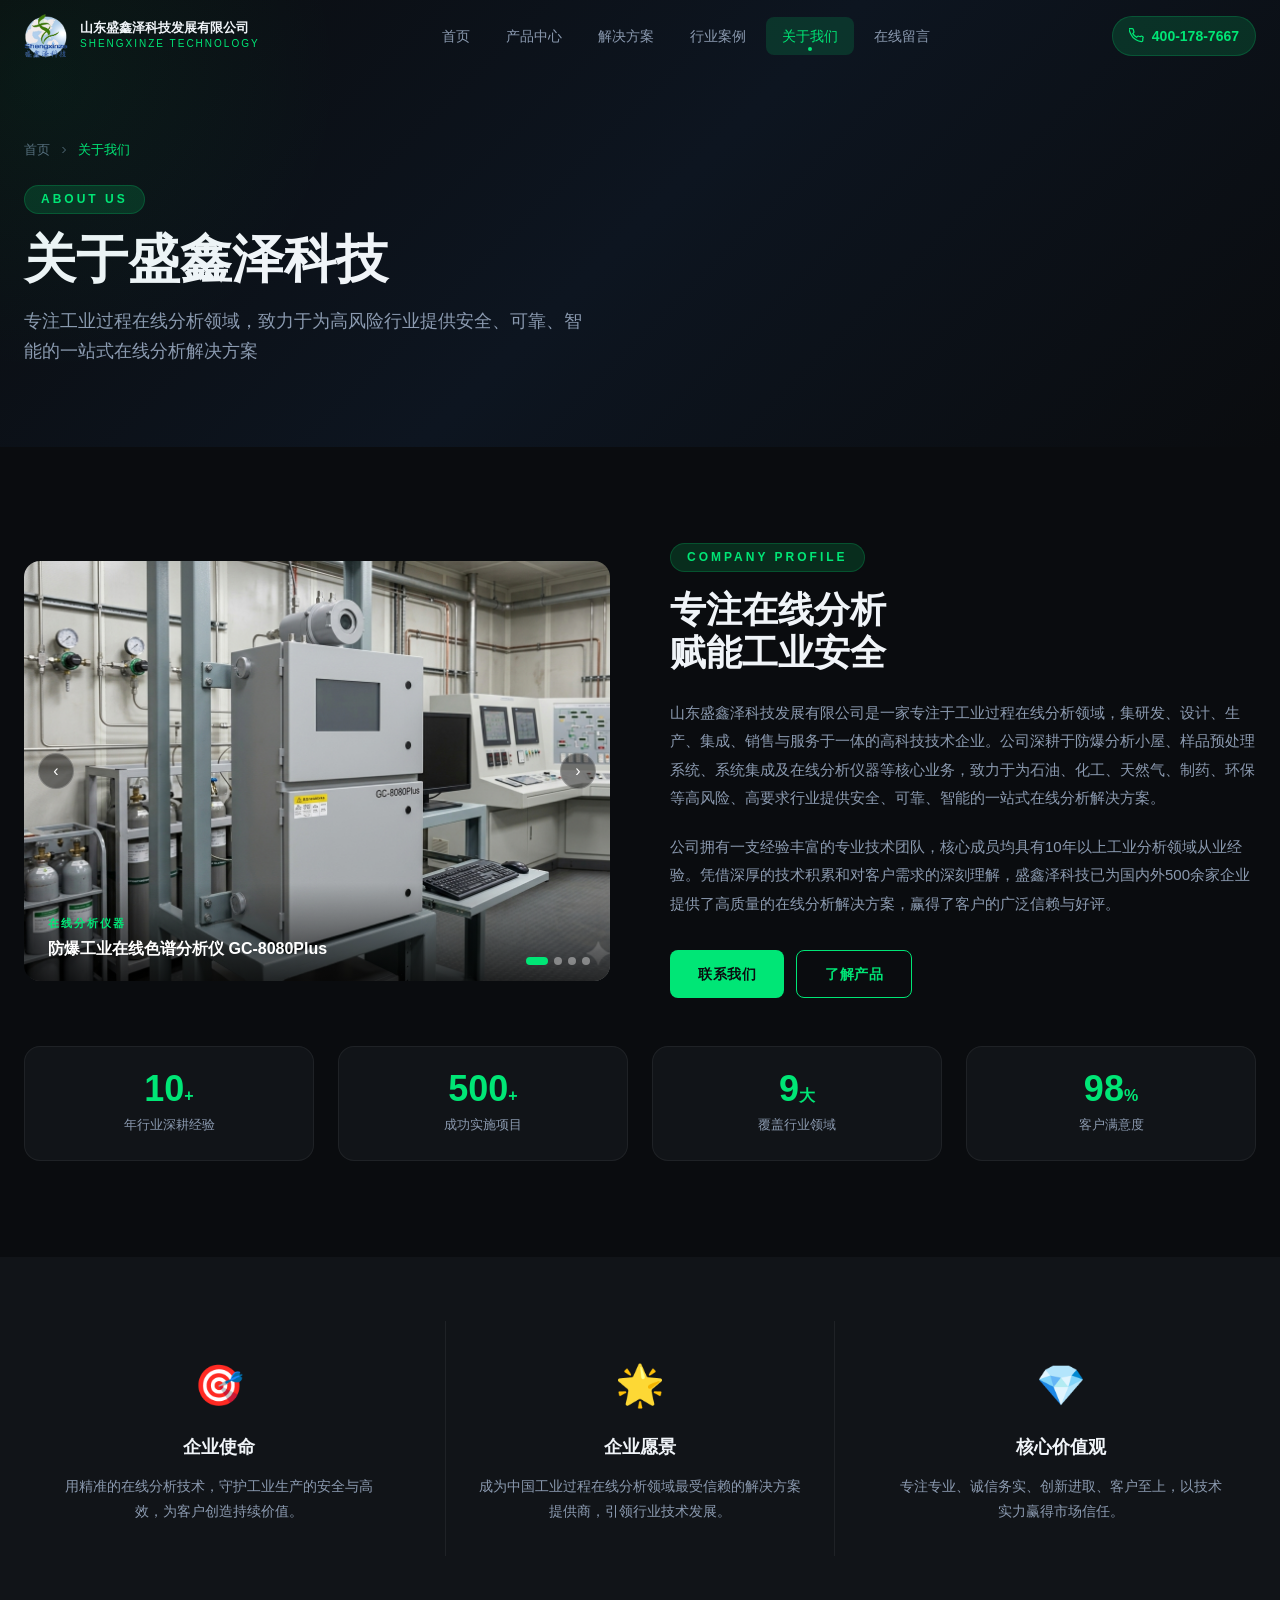
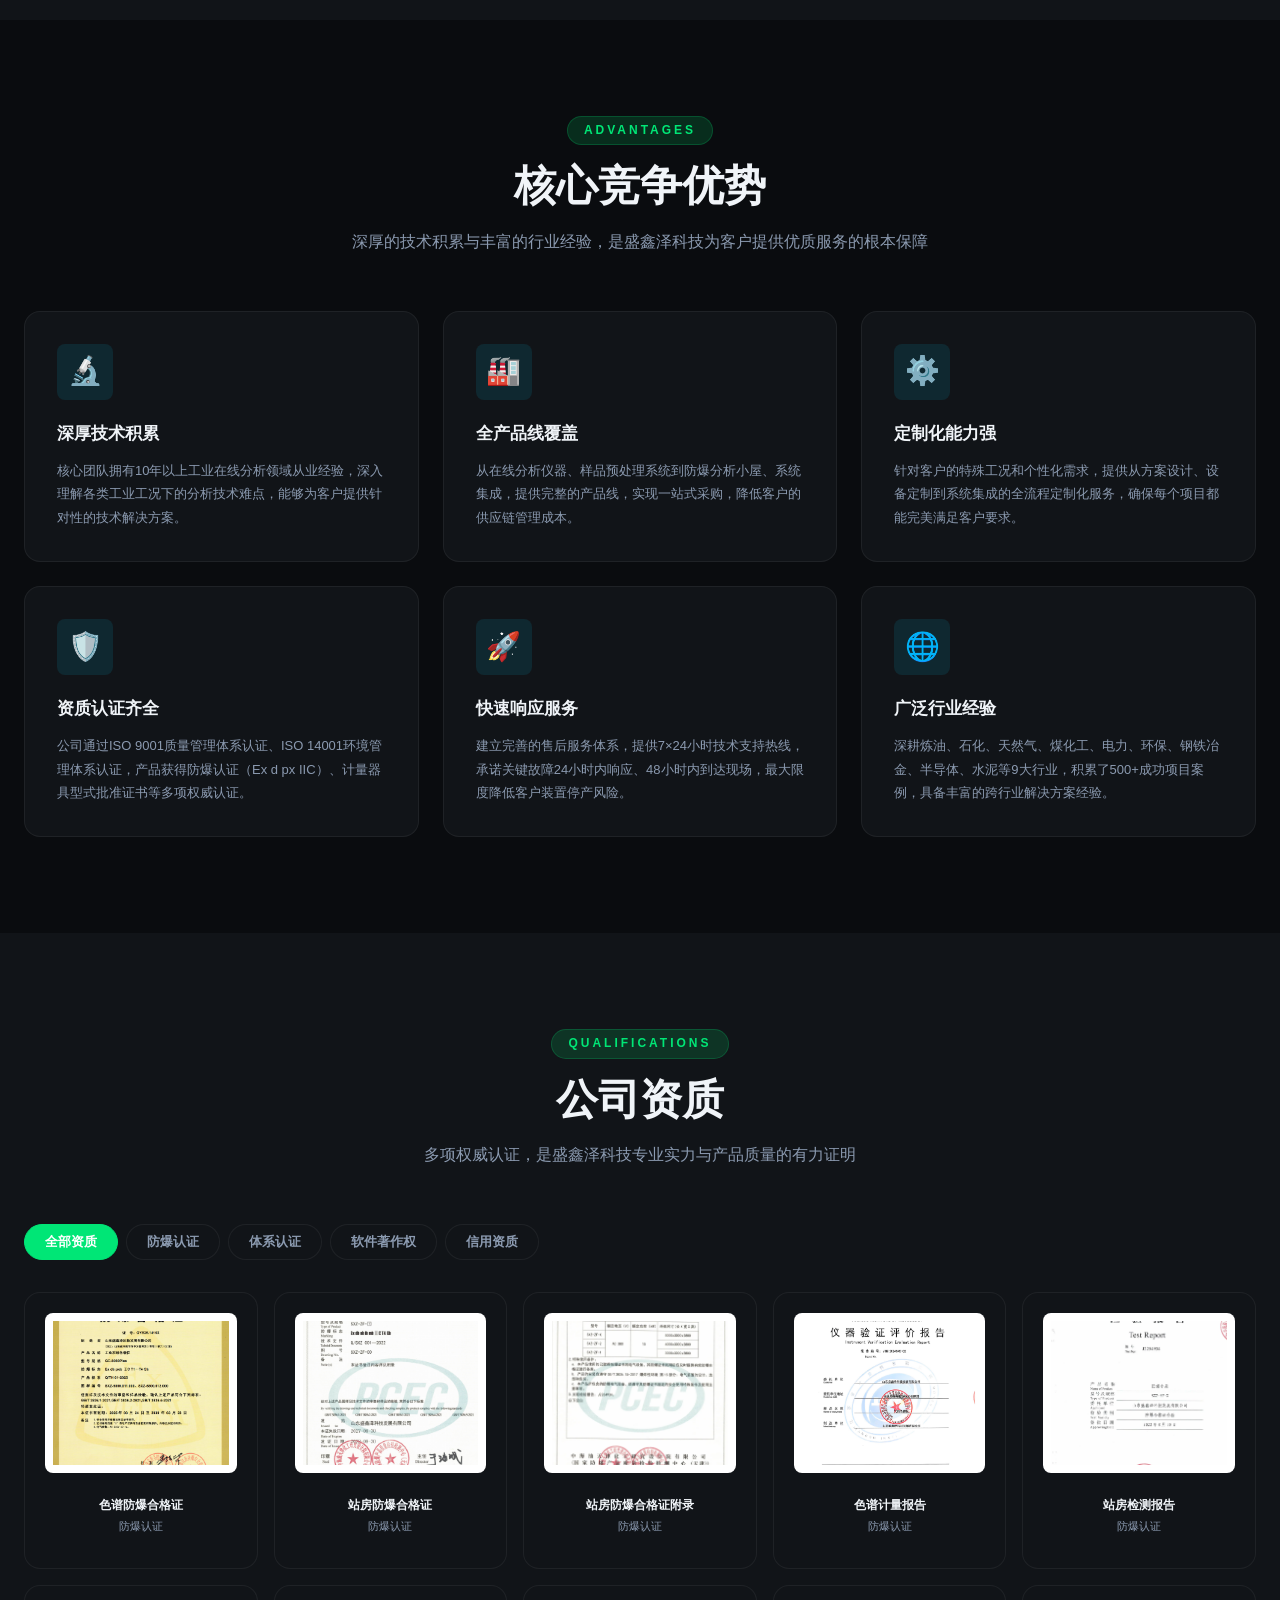
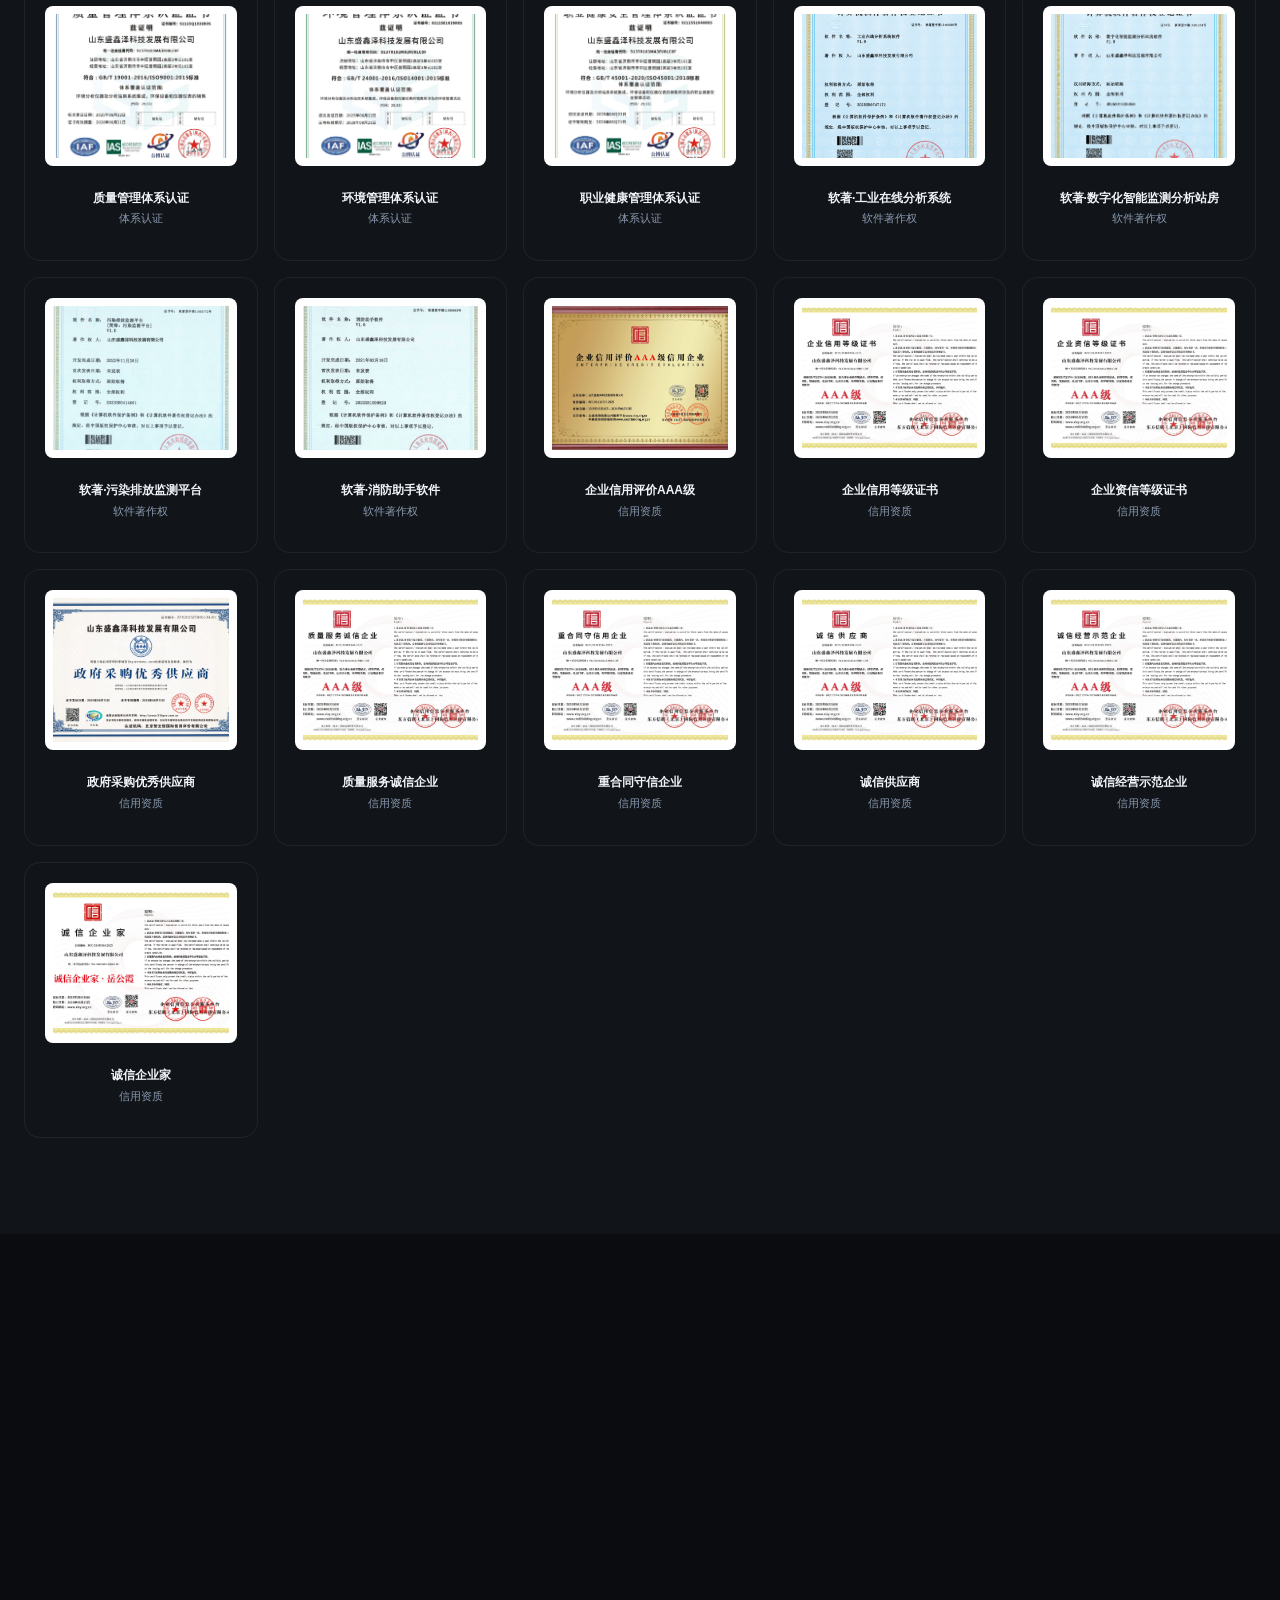
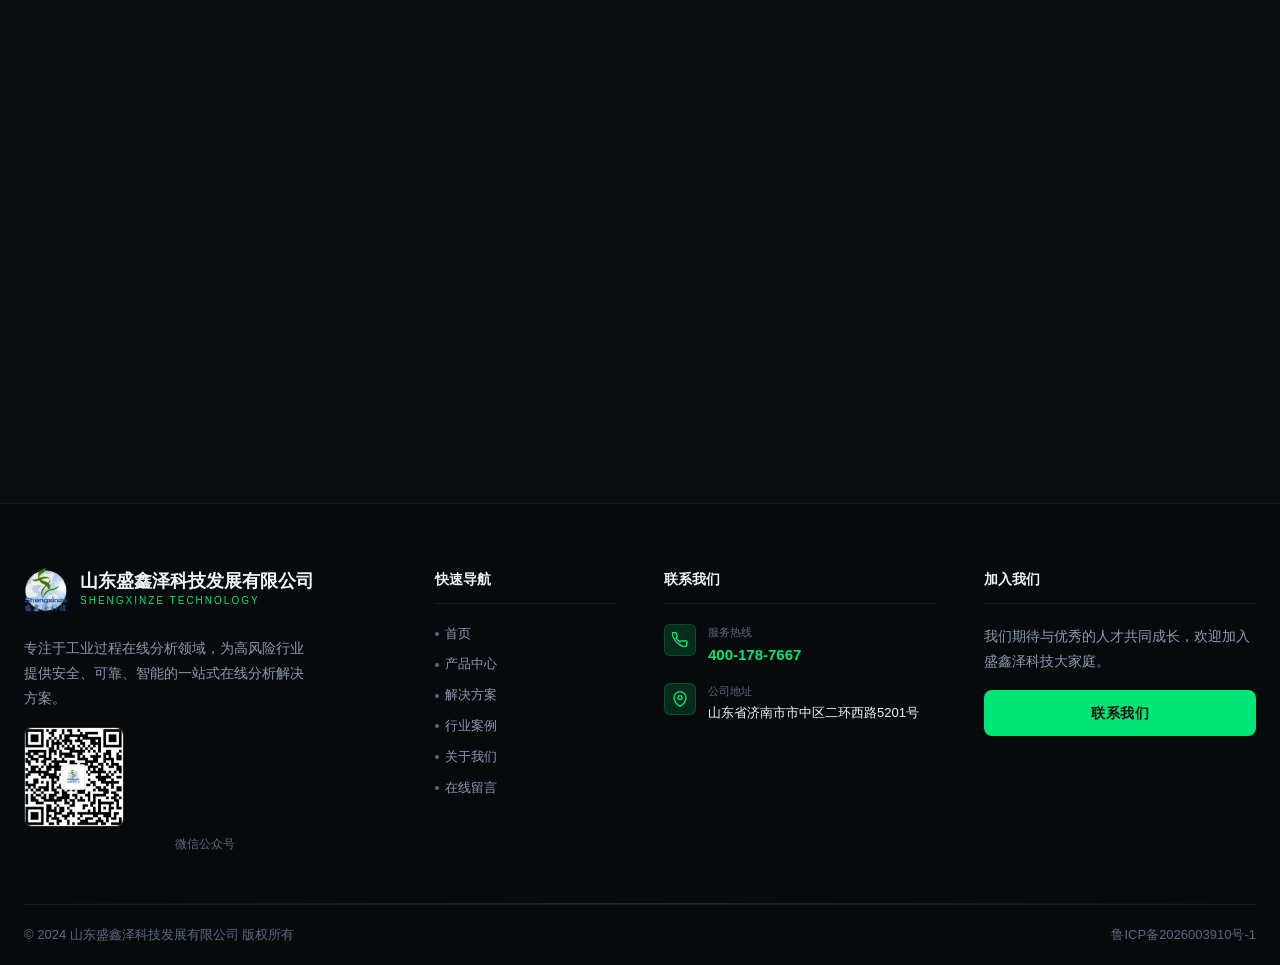
==== commit 8eabf1bc: "fix: 彻底修复轮播bug——轨道改为width:400%，每项width:25%，偏移用容器像素宽" ====
--- a/about.html
+++ b/about.html
@@ -11,8 +11,8 @@
     /* 产品图片轮播 */
     .about-intro-img { border-radius:var(--radius-lg); overflow:hidden; position:relative; }
     .about-prod-slider { position:relative; border-radius:var(--radius-lg); overflow:hidden; height:420px; }
-    .about-prod-slides { display:flex; height:100%; transition:transform 0.6s cubic-bezier(0.4,0,0.2,1); }
-    .about-prod-slide { min-width:100%; height:100%; position:relative; flex-shrink:0; }
+    .about-prod-slides { display:flex; height:100%; width:400%; transition:transform 0.6s cubic-bezier(0.4,0,0.2,1); }
+    .about-prod-slide { width:25%; height:100%; position:relative; flex-shrink:0; }
     .about-prod-slide img { width:100%; height:100%; object-fit:cover; display:block; }
     .about-prod-slide-caption {
       position:absolute; bottom:0; left:0; right:0;
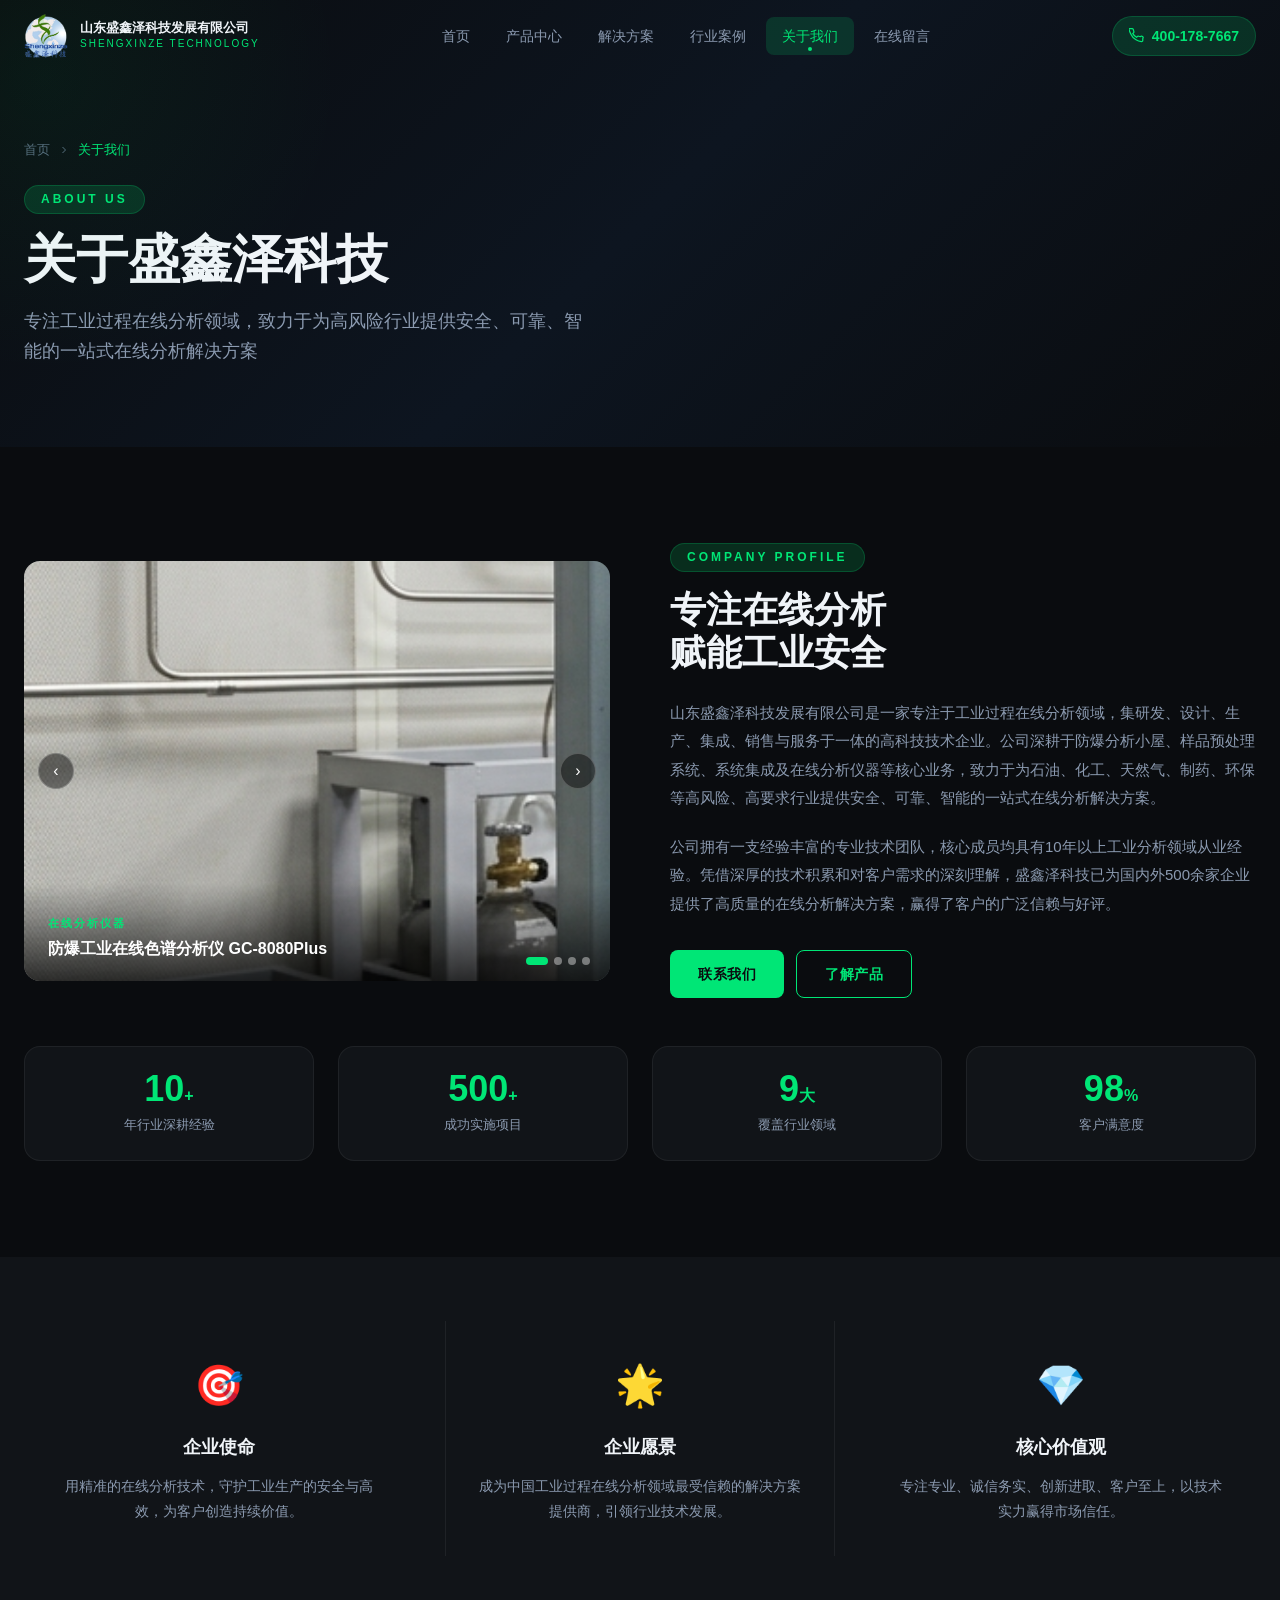
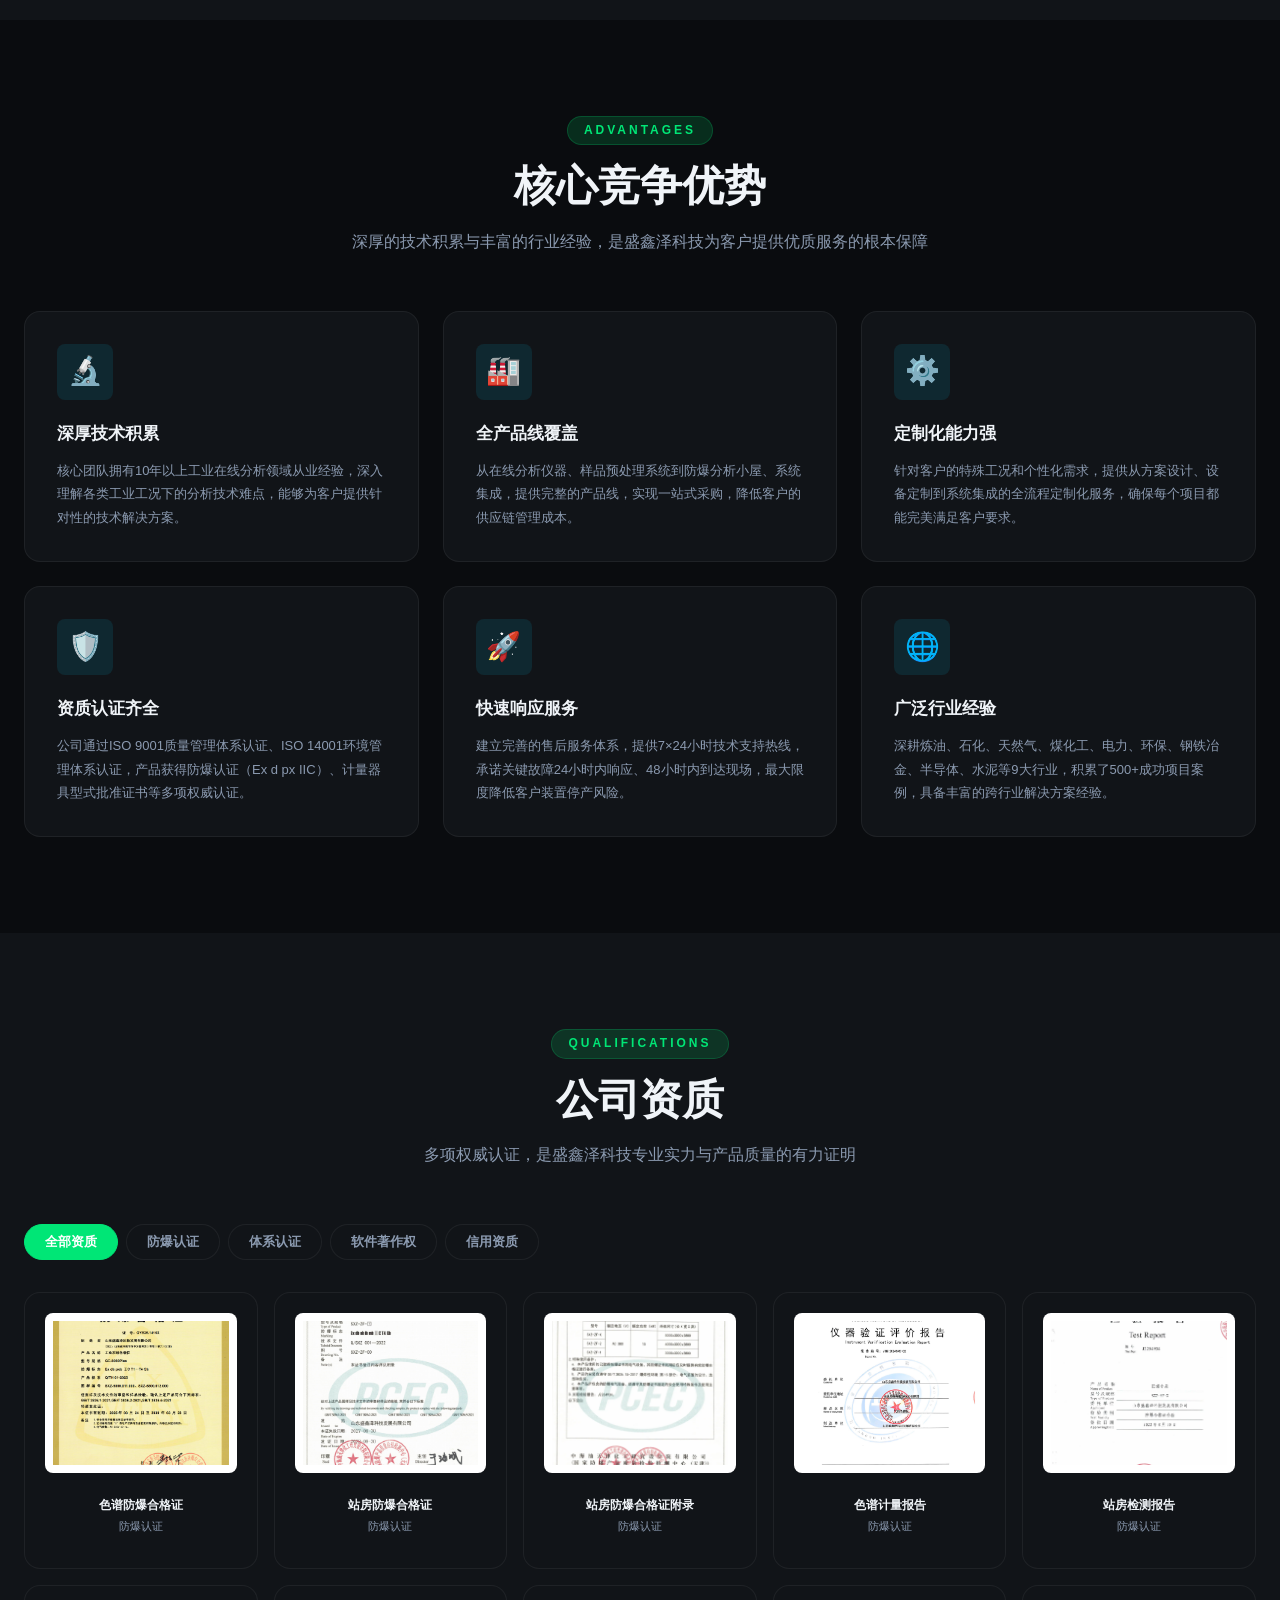
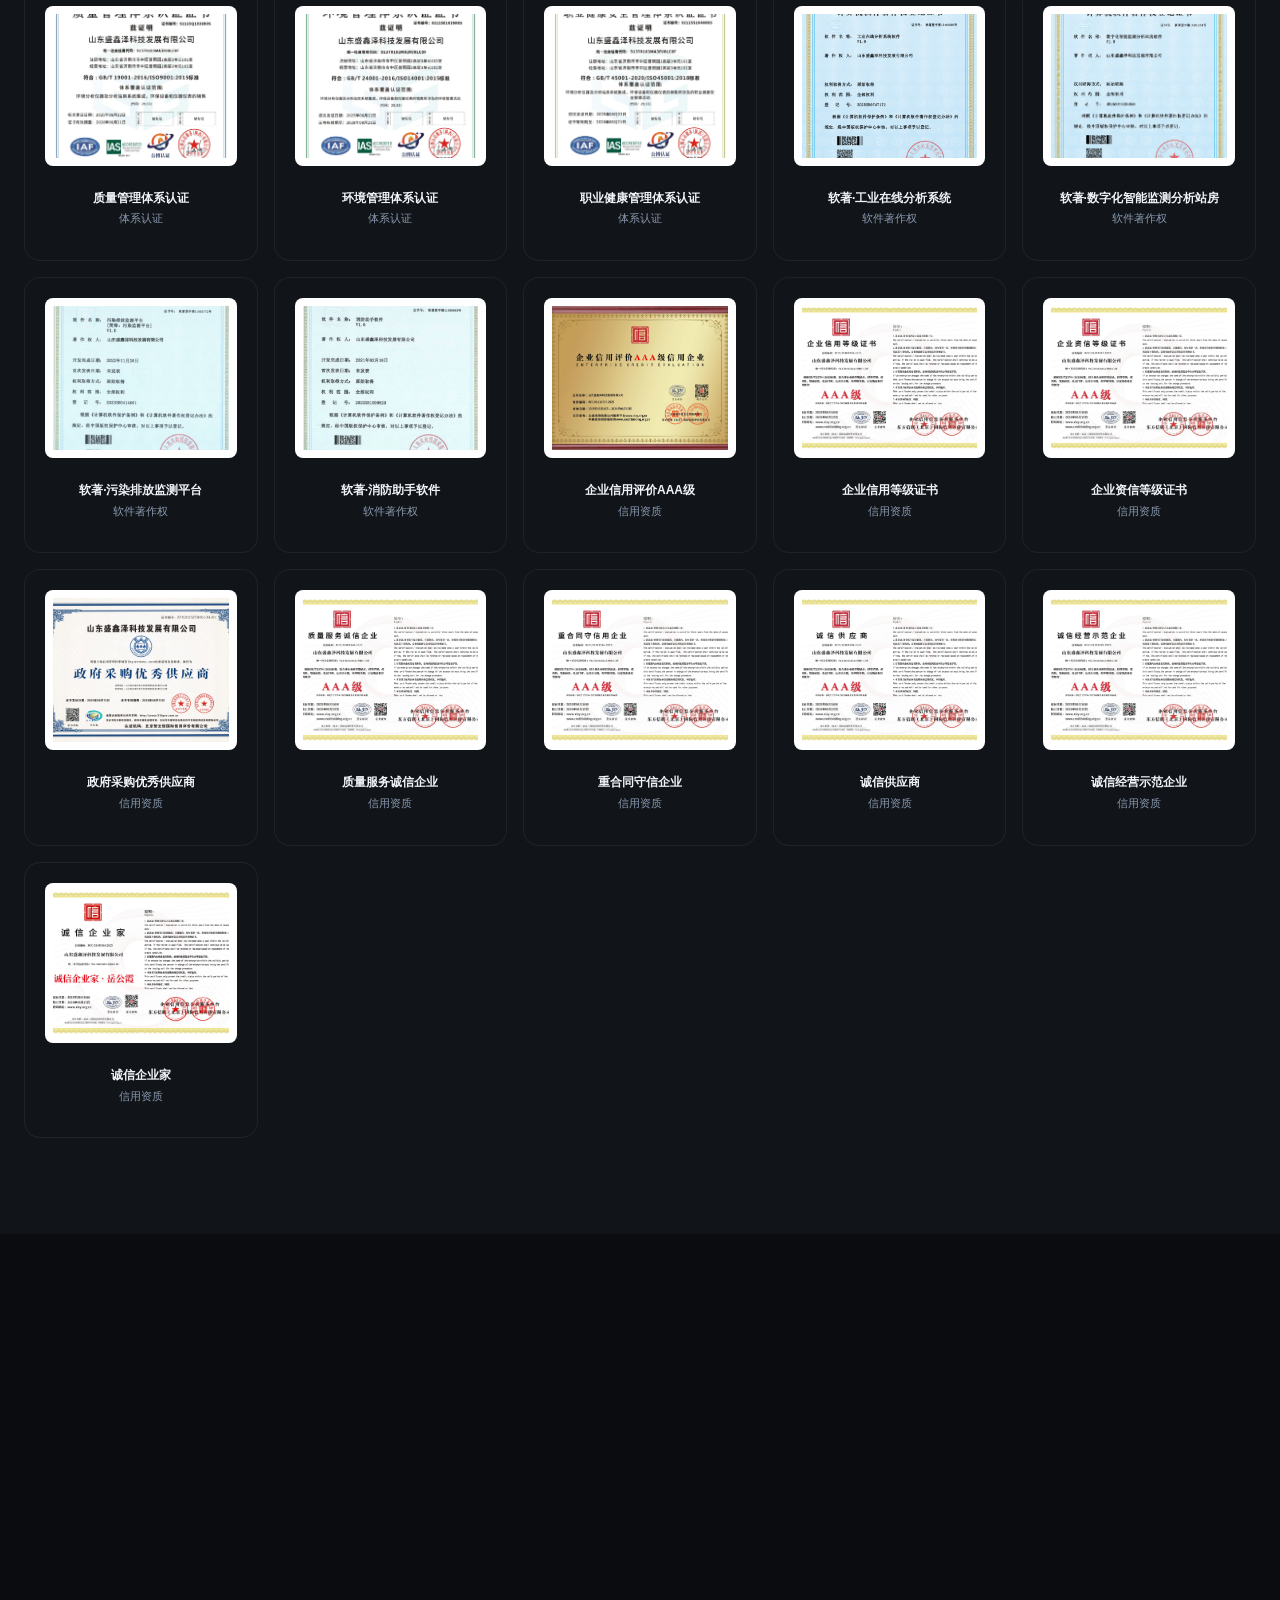
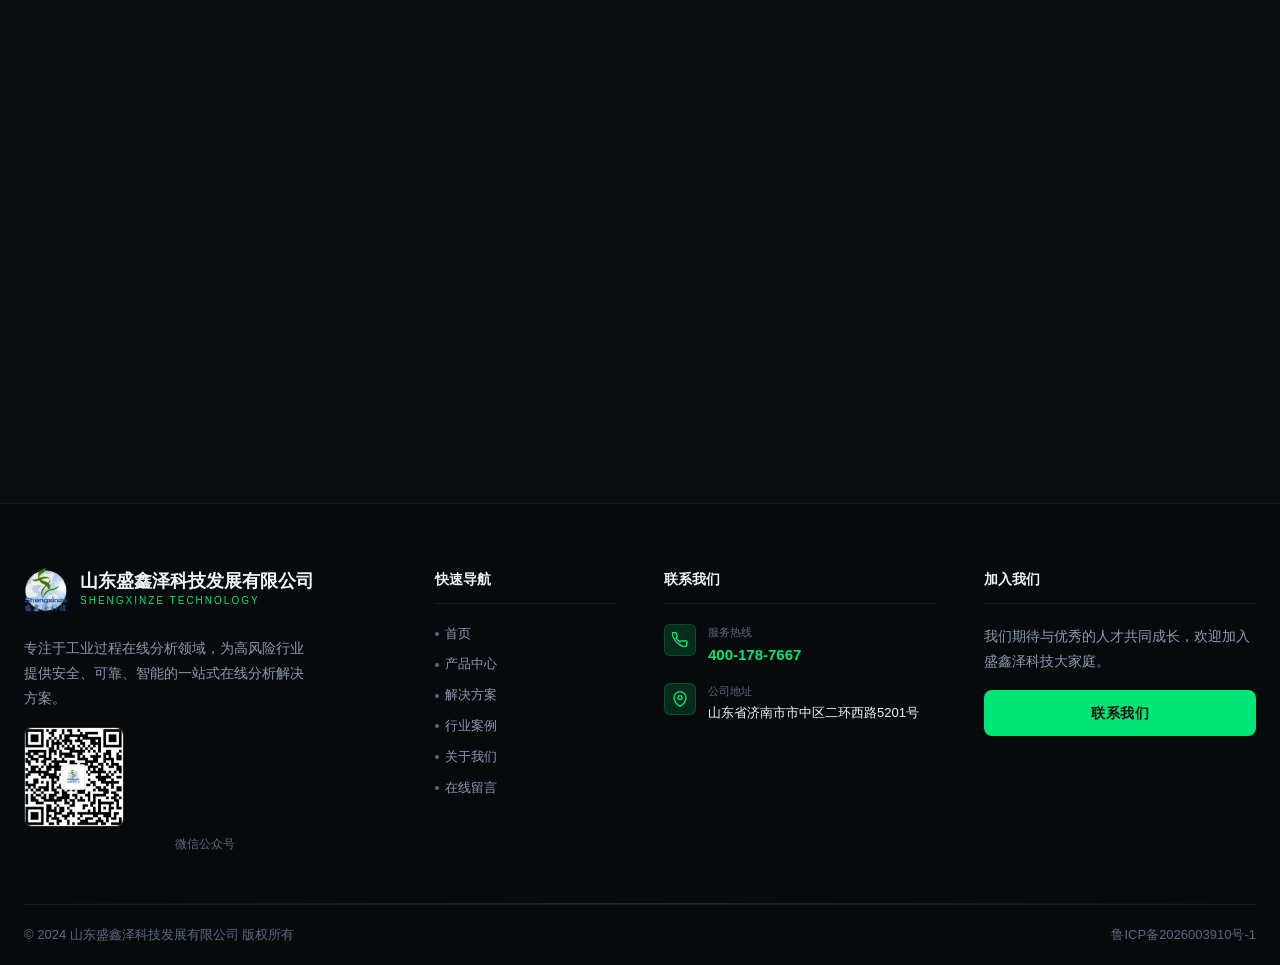
==== commit e1eb63ab: "fix: 轮播改用inline style设置min-width:100%+overflow:hidden，translateX用百分比，彻底修复" ====
--- a/about.html
+++ b/about.html
@@ -130,9 +130,9 @@
     <div class="about-intro-grid">
       <!-- 产品图片轮播 -->
       <div class="about-prod-slider fade-in" id="aboutProdSlider">
-        <div class="about-prod-slides" id="aboutProdSlides">
+        <div class="about-prod-slides" id="aboutProdSlides" style="display:flex;height:100%;transition:transform 0.6s cubic-bezier(0.4,0,0.2,1);">
           <!-- 幻灯片1：GC-8080Plus -->
-          <div class="about-prod-slide">
+          <div class="about-prod-slide" style="min-width:100%;flex-shrink:0;height:100%;position:relative;">
             <img src="assets/images/products/prod_gc8080.png" alt="防爆工业在线色谱分析仪 GC-8080Plus">
             <div class="about-prod-slide-caption">
               <div class="caption-tag">在线分析仪器</div>
@@ -140,7 +140,7 @@
             </div>
           </div>
           <!-- 幻灯片2：紫外光谱 -->
-          <div class="about-prod-slide">
+          <div class="about-prod-slide" style="min-width:100%;flex-shrink:0;height:100%;position:relative;">
             <img src="assets/images/products/prod_uv.png" alt="在线紫外光谱气体分析仪（DOAS）">
             <div class="about-prod-slide-caption">
               <div class="caption-tag">在线分析仪器</div>
@@ -148,7 +148,7 @@
             </div>
           </div>
           <!-- 幻灯片3：红外光谱 -->
-          <div class="about-prod-slide">
+          <div class="about-prod-slide" style="min-width:100%;flex-shrink:0;height:100%;position:relative;">
             <img src="assets/images/products/prod_infrared.png" alt="在线红外光谱气体分析仪（NDIR）">
             <div class="about-prod-slide-caption">
               <div class="caption-tag">在线分析仪器</div>
@@ -156,7 +156,7 @@
             </div>
           </div>
           <!-- 幻灯片4：防爆分析小屋 -->
-          <div class="about-prod-slide">
+          <div class="about-prod-slide" style="min-width:100%;flex-shrink:0;height:100%;position:relative;">
             <img src="assets/images/products/prod_shelter.png" alt="防爆正压分析小屋系统">
             <div class="about-prod-slide-caption">
               <div class="caption-tag">防爆分析小屋</div>
@@ -591,8 +591,8 @@
 
   function goTo(idx) {
     cur = (idx + total) % total;
-    const w = slider.offsetWidth;
-    slides.style.transform = 'translateX(-' + (cur * w) + 'px)';
+    // 每个slide的min-width:100%已在HTML inline style中设置，直接用100%偏移
+    slides.style.transform = 'translateX(-' + (cur * 100) + '%)';
     dots.forEach((d, i) => d.classList.toggle('active', i === cur));
   }
 
@@ -618,9 +618,6 @@
     if (Math.abs(diff) > 40) { stopAuto(); goTo(diff > 0 ? cur + 1 : cur - 1); startAuto(); }
   }, { passive:true });
 
-  // 窗口resize时重新定位
-  window.addEventListener('resize', () => { goTo(cur); });
-
   startAuto();
 })();
 </script>
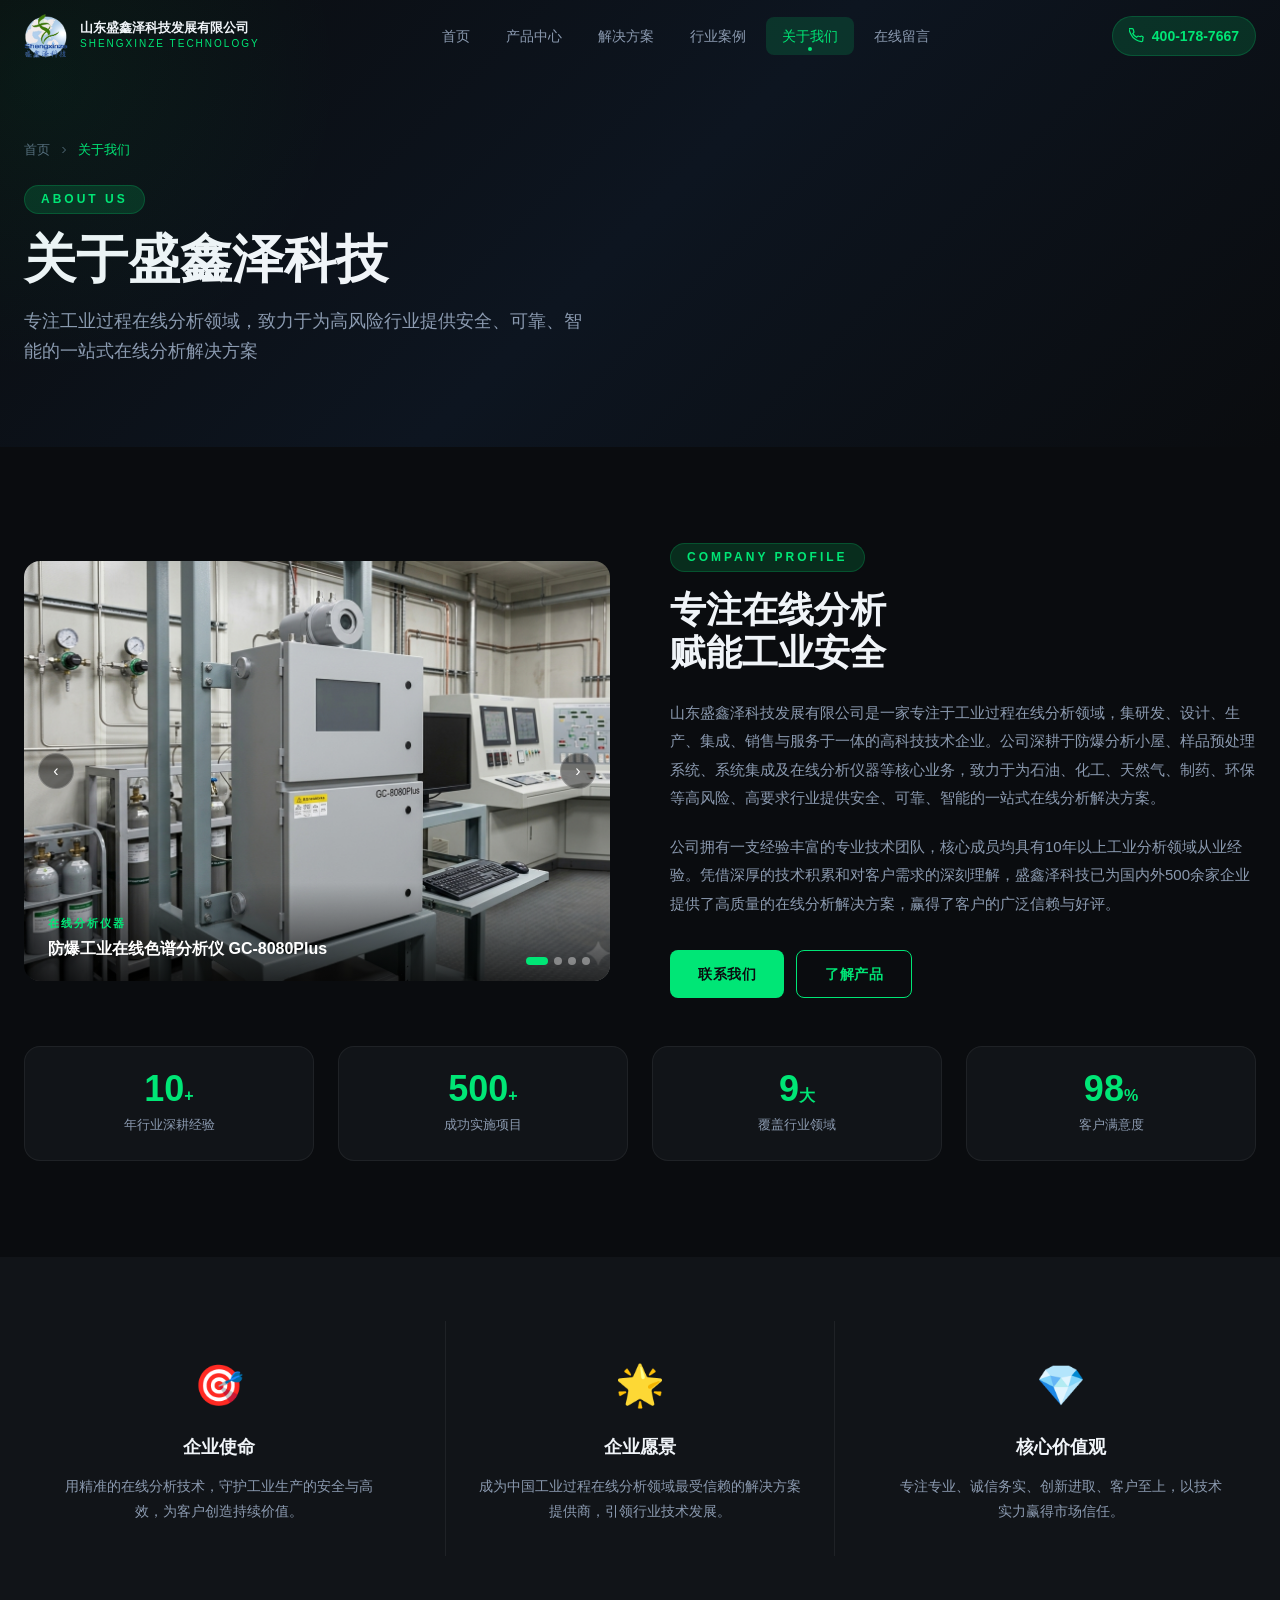
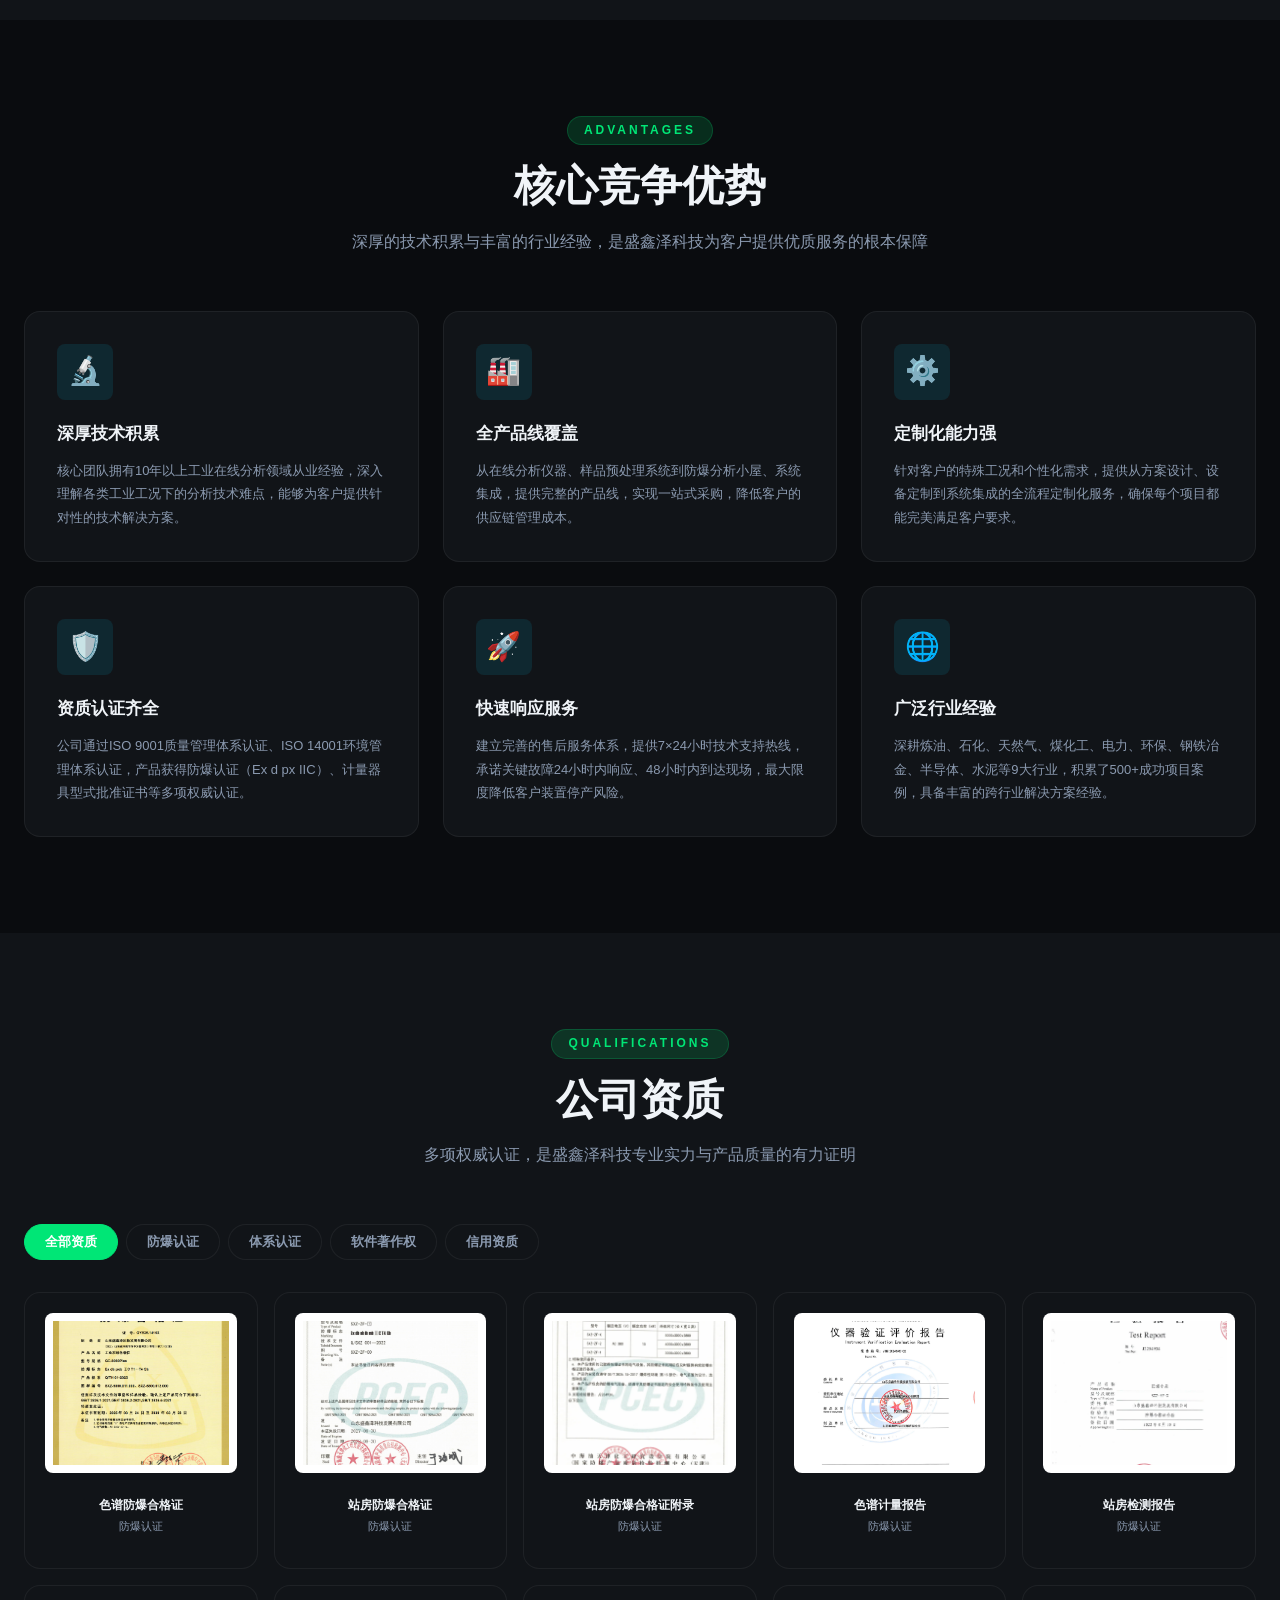
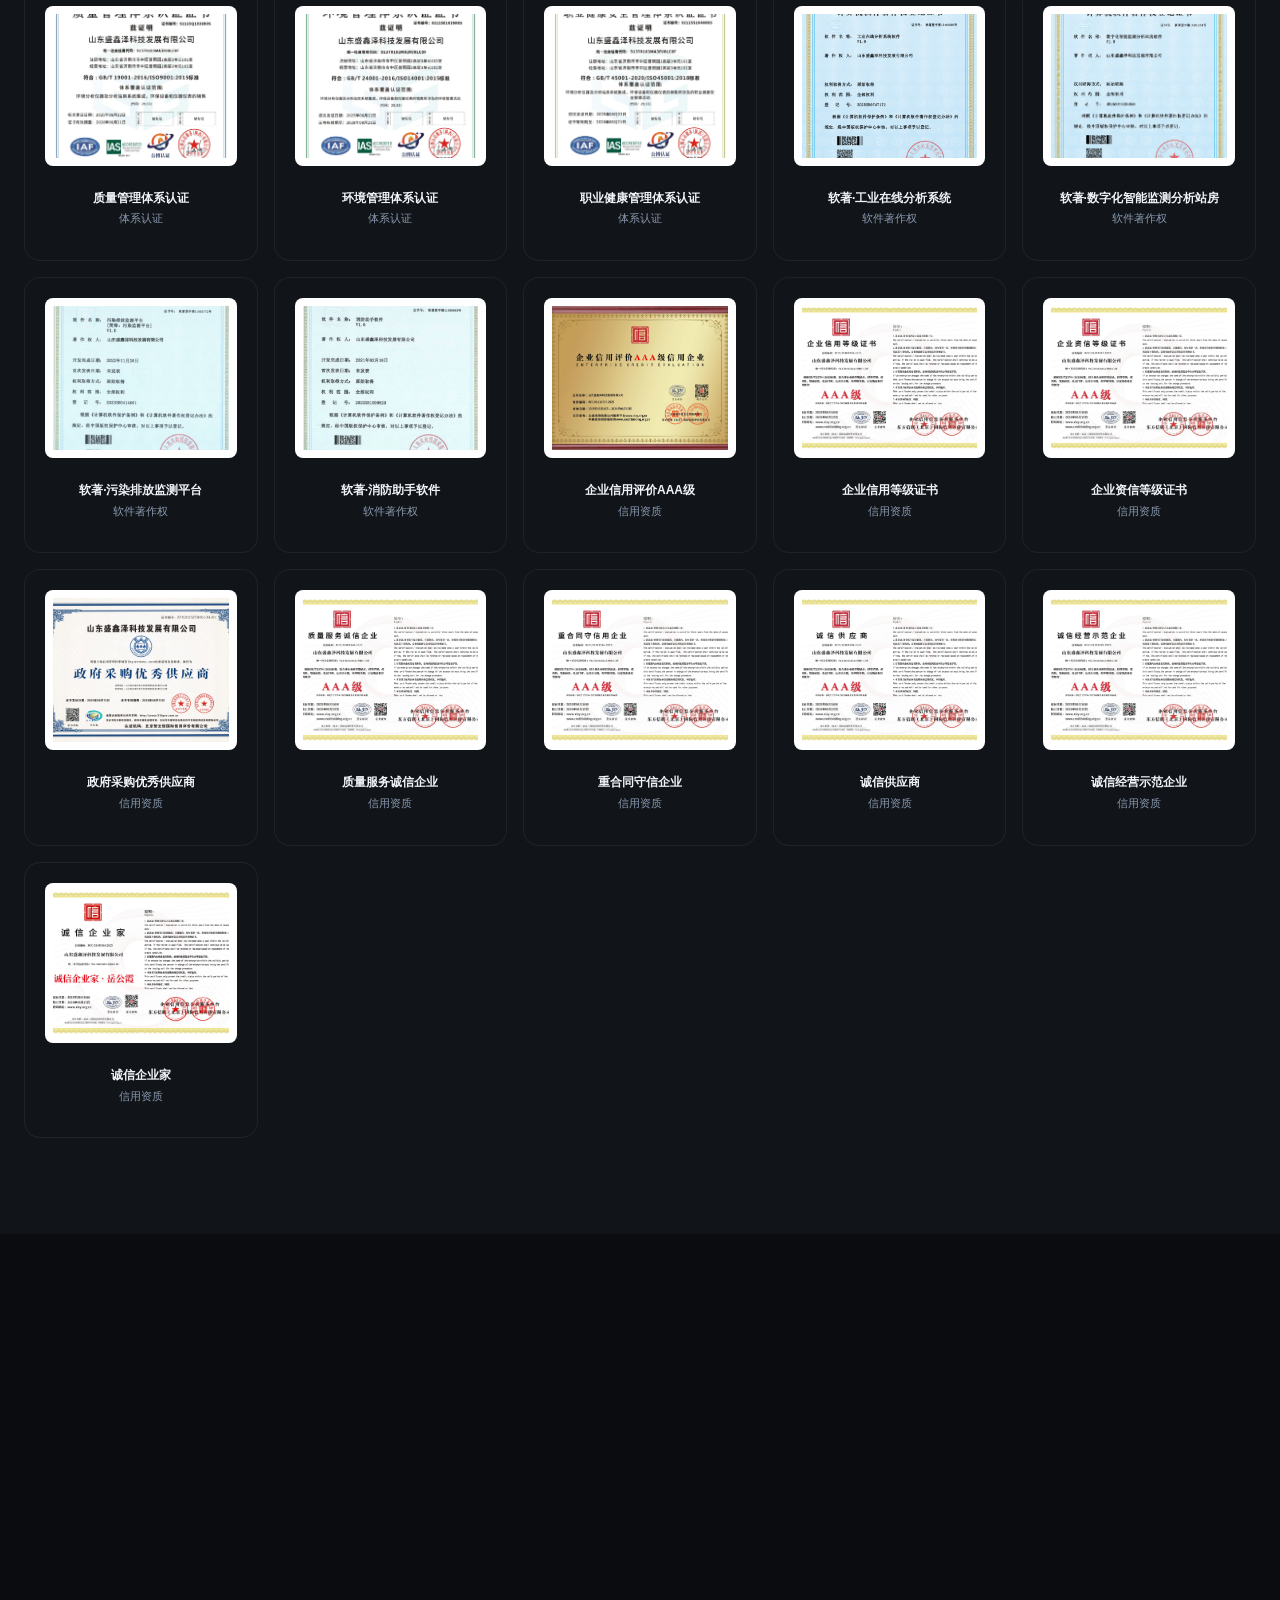
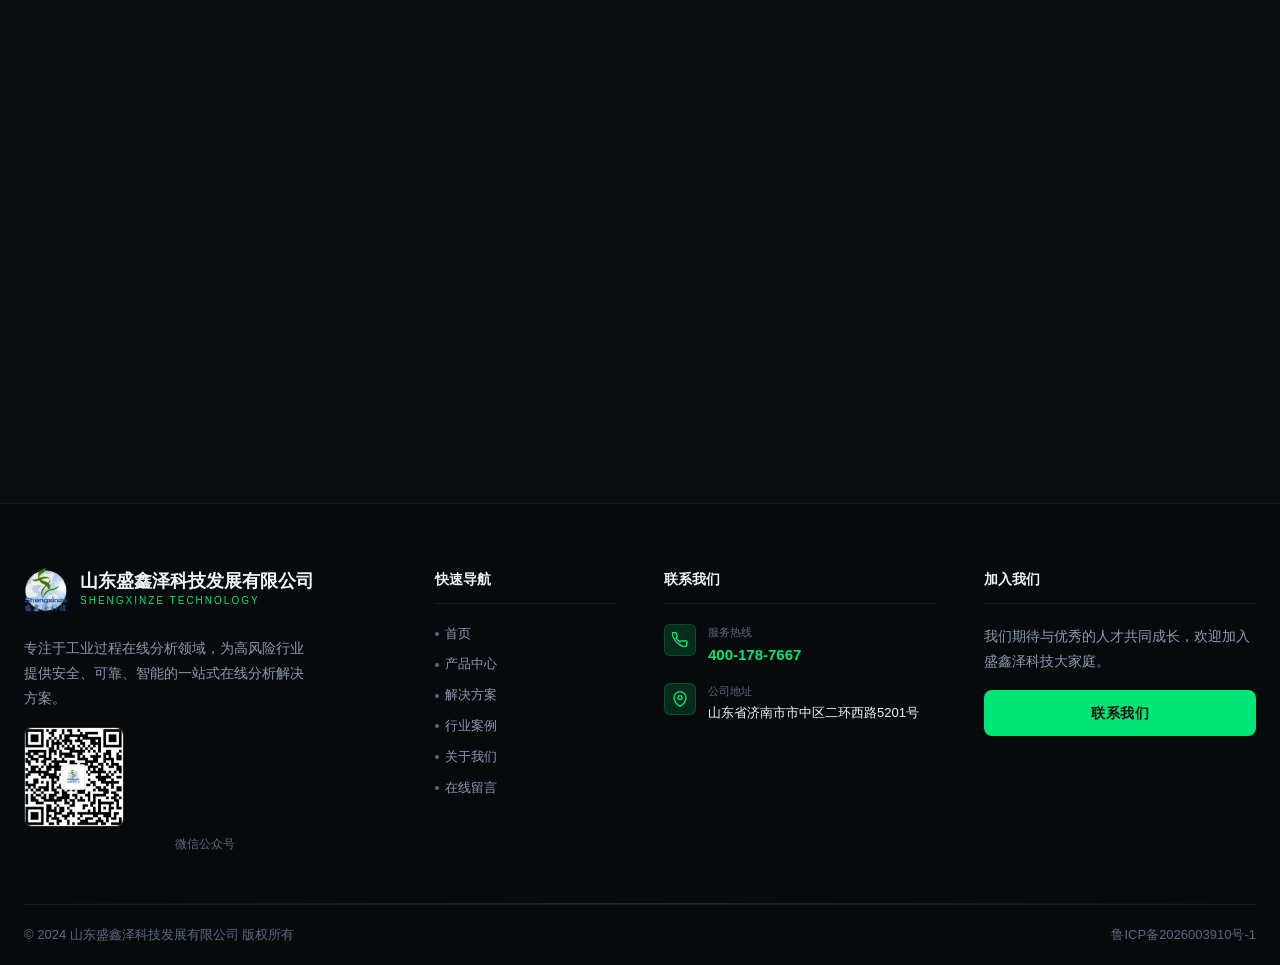
==== commit 46f028b1: "fix: 轮播JS用像素宽度替代百分比，彻底修复flex子项宽度计算问题" ====
--- a/about.html
+++ b/about.html
@@ -129,7 +129,7 @@
   <div class="container">
     <div class="about-intro-grid">
       <!-- 产品图片轮播 -->
-      <div class="about-prod-slider fade-in" id="aboutProdSlider">
+      <div class="about-prod-slider fade-in" id="aboutProdSlider" style="overflow:hidden;position:relative;width:100%;max-width:100%;">
         <div class="about-prod-slides" id="aboutProdSlides" style="display:flex;height:100%;transition:transform 0.6s cubic-bezier(0.4,0,0.2,1);">
           <!-- 幻灯片1：GC-8080Plus -->
           <div class="about-prod-slide" style="min-width:100%;flex-shrink:0;height:100%;position:relative;">
@@ -589,10 +589,19 @@
   const total  = 4;
   let cur = 0, timer;
 
+  function setLayout() {
+    const w = slider.offsetWidth;
+    // 用JS直接设置像素宽度，彻底解决flex子项百分比宽度计算问题
+    Array.from(slides.children).forEach(s => {
+      s.style.width = w + 'px';
+      s.style.minWidth = w + 'px';
+    });
+    slides.style.transform = 'translateX(-' + (cur * w) + 'px)';
+  }
   function goTo(idx) {
     cur = (idx + total) % total;
-    // 每个slide的min-width:100%已在HTML inline style中设置，直接用100%偏移
-    slides.style.transform = 'translateX(-' + (cur * 100) + '%)';
+    const w = slider.offsetWidth;
+    slides.style.transform = 'translateX(-' + (cur * w) + 'px)';
     dots.forEach((d, i) => d.classList.toggle('active', i === cur));
   }
 
@@ -618,6 +627,8 @@
     if (Math.abs(diff) > 40) { stopAuto(); goTo(diff > 0 ? cur + 1 : cur - 1); startAuto(); }
   }, { passive:true });
 
+  window.addEventListener('resize', () => { setLayout(); });
+  setLayout();
   startAuto();
 })();
 </script>
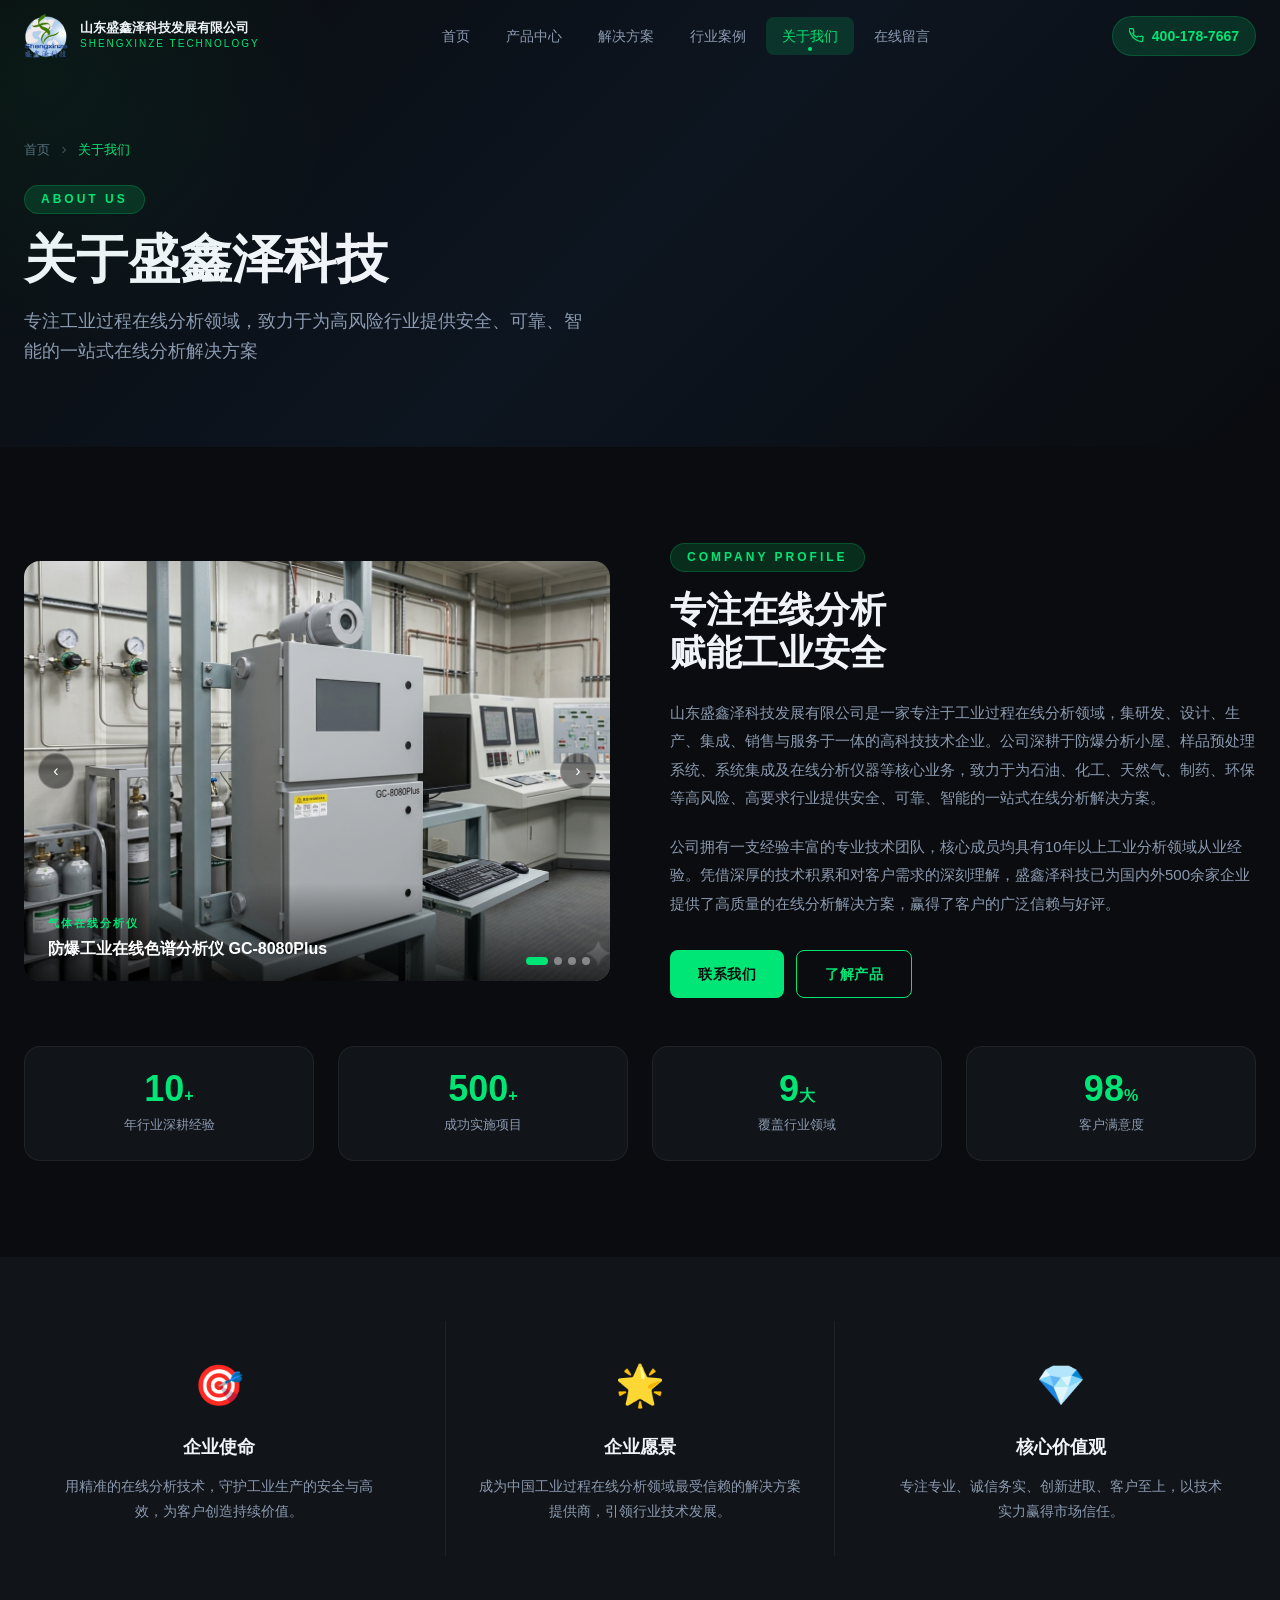
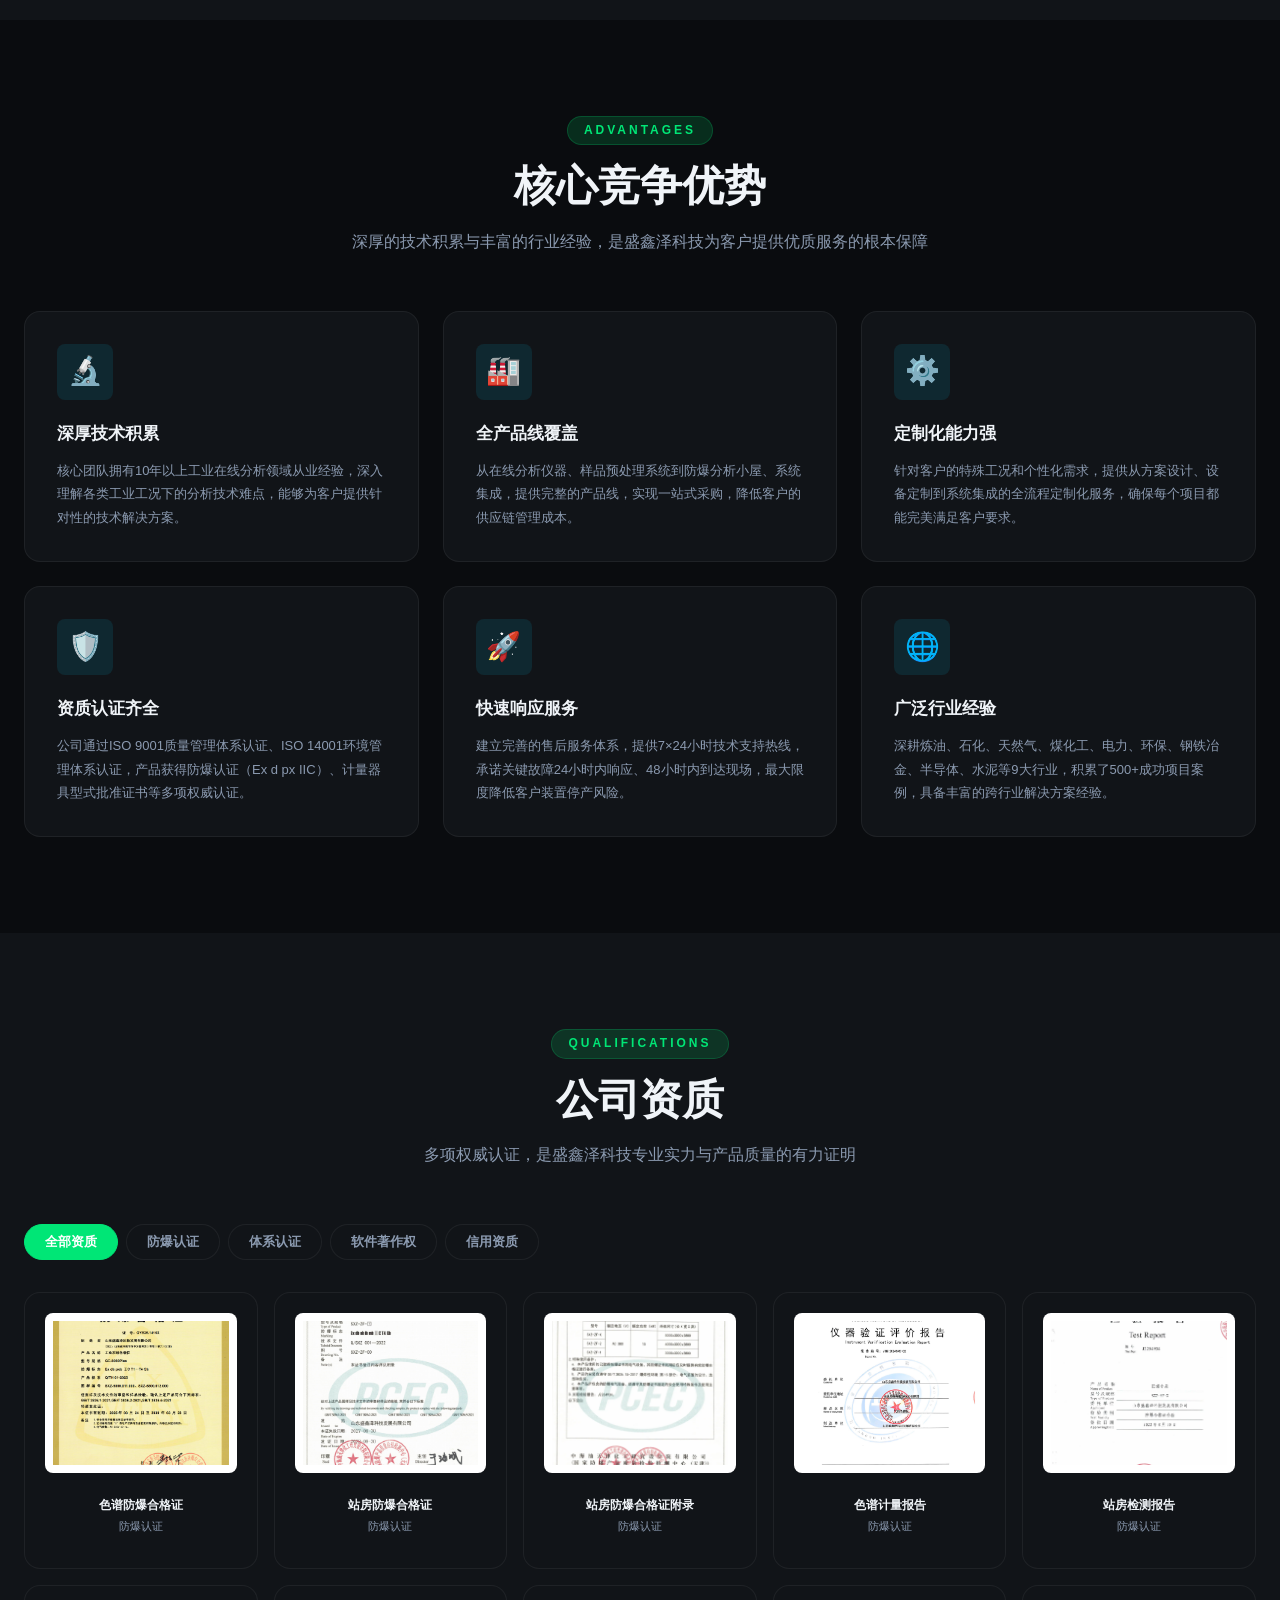
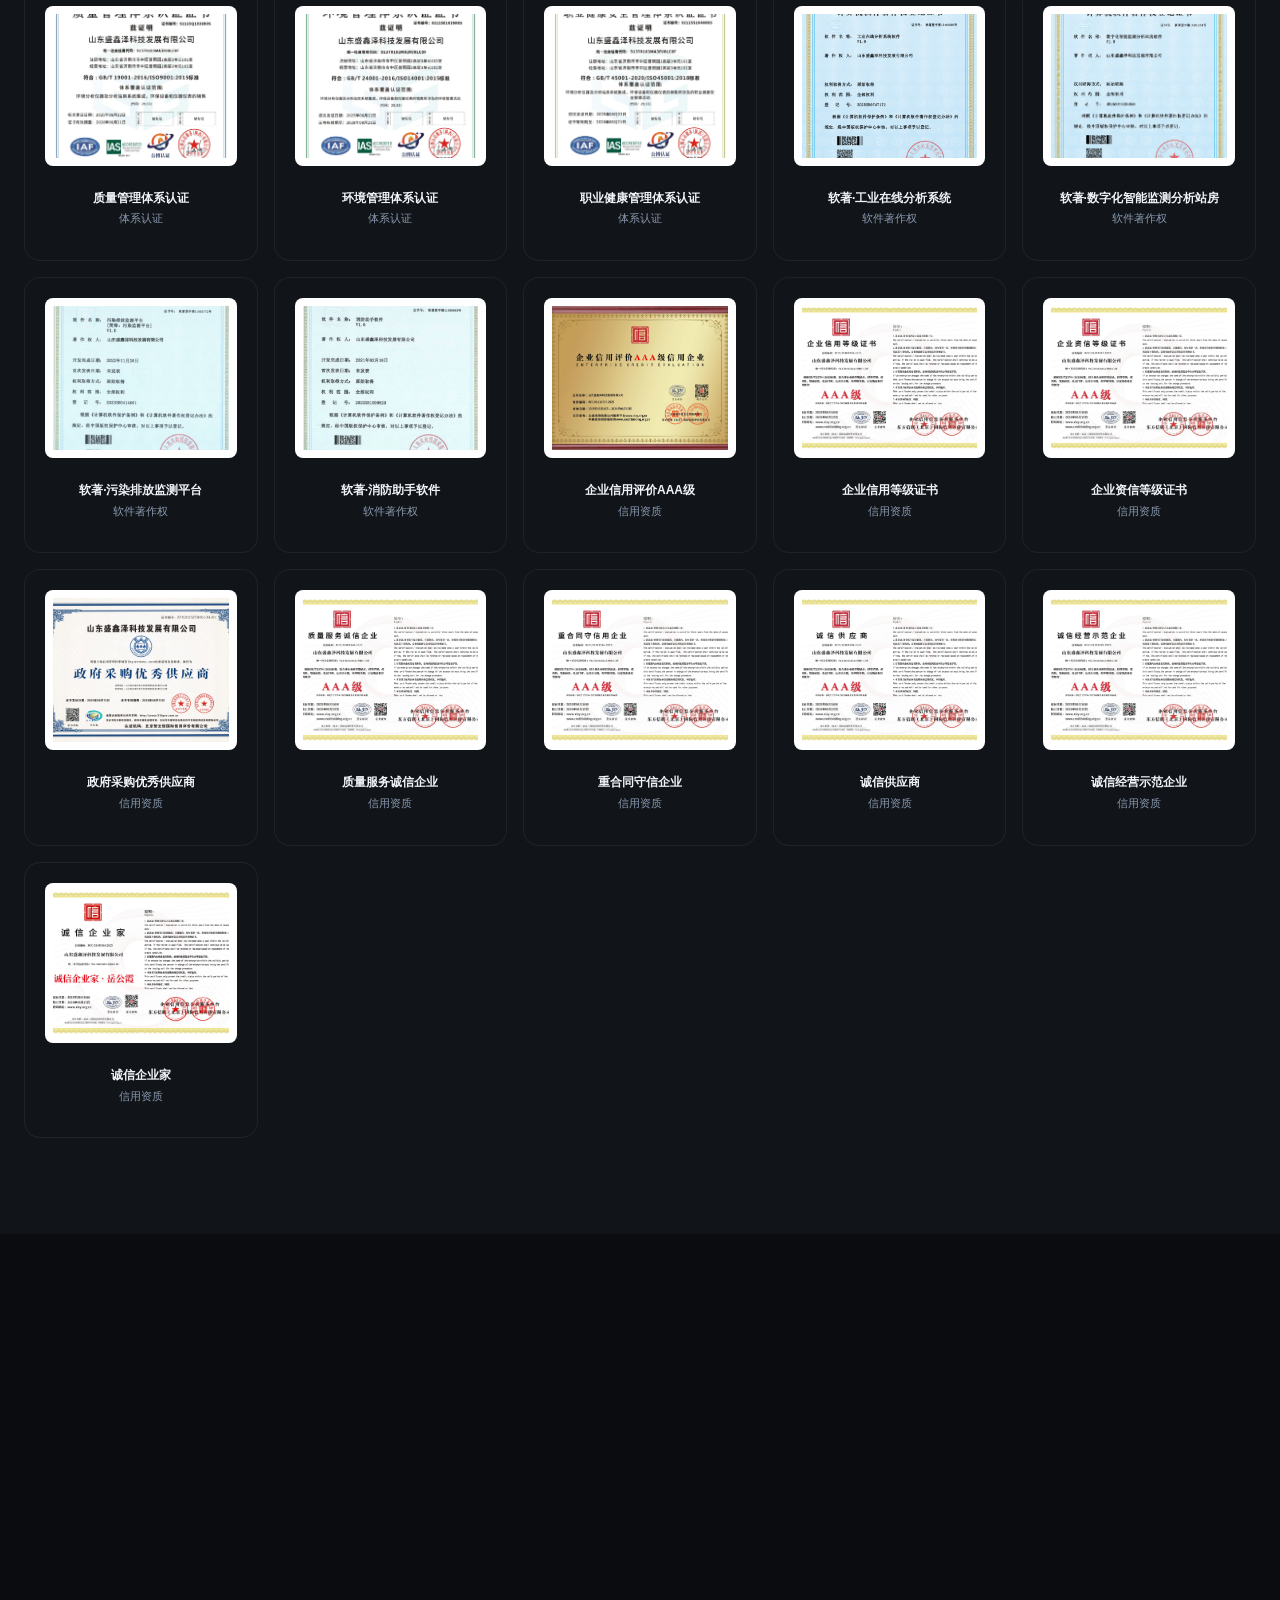
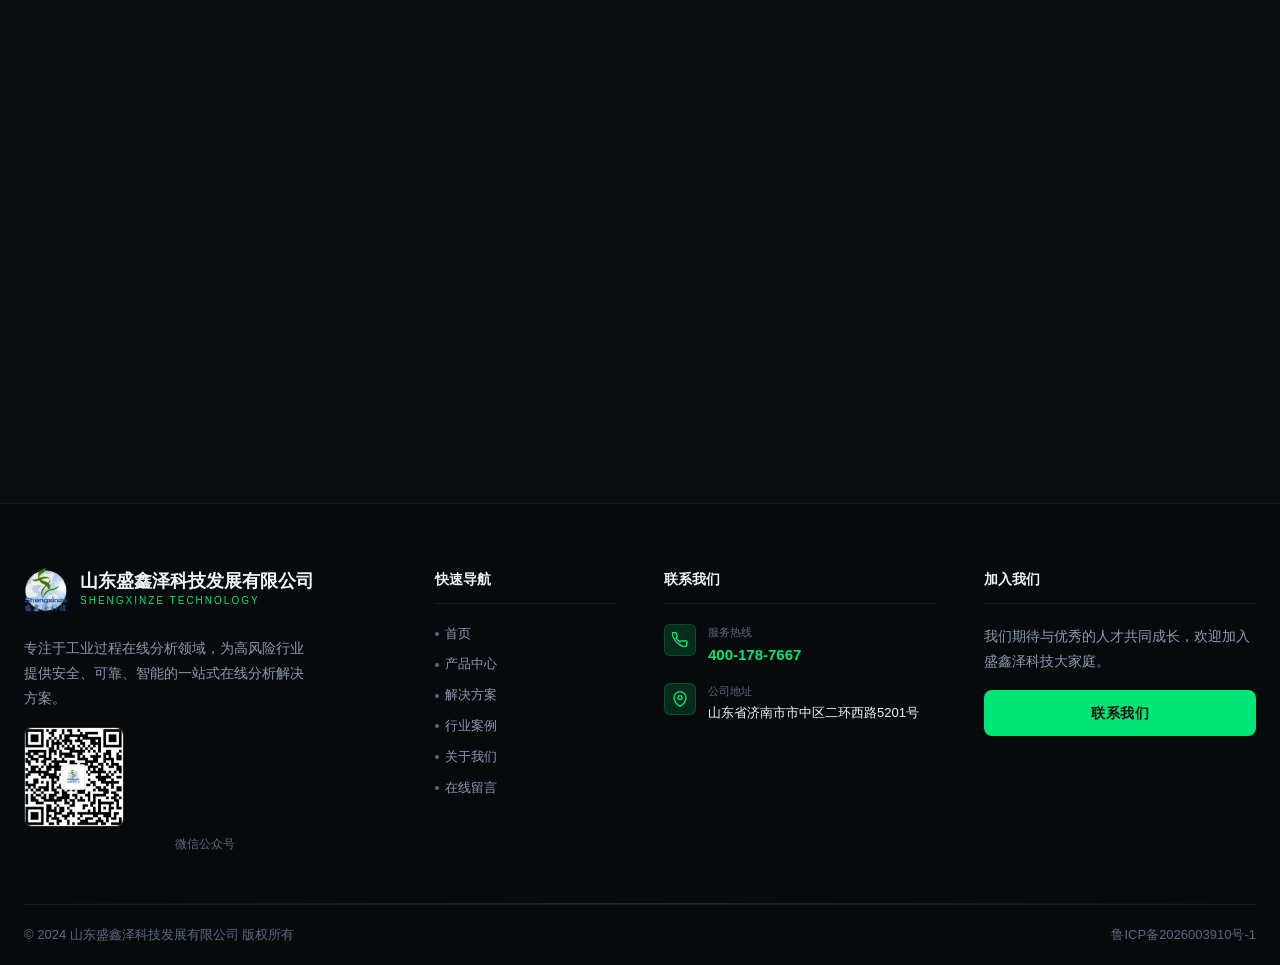
==== commit a605256e: "feat: 新增水质在线分析仪分类和产品，首页增加代理品牌板块，全站更新气体在线分析仪名称" ====
--- a/about.html
+++ b/about.html
@@ -135,7 +135,7 @@
           <div class="about-prod-slide" style="min-width:100%;flex-shrink:0;height:100%;position:relative;">
             <img src="assets/images/products/prod_gc8080.png" alt="防爆工业在线色谱分析仪 GC-8080Plus">
             <div class="about-prod-slide-caption">
-              <div class="caption-tag">在线分析仪器</div>
+              <div class="caption-tag">气体在线分析仪</div>
               <div class="caption-name">防爆工业在线色谱分析仪 GC-8080Plus</div>
             </div>
           </div>
@@ -143,7 +143,7 @@
           <div class="about-prod-slide" style="min-width:100%;flex-shrink:0;height:100%;position:relative;">
             <img src="assets/images/products/prod_uv.png" alt="在线紫外光谱气体分析仪（DOAS）">
             <div class="about-prod-slide-caption">
-              <div class="caption-tag">在线分析仪器</div>
+              <div class="caption-tag">气体在线分析仪</div>
               <div class="caption-name">在线紫外光谱气体分析仪（DOAS）</div>
             </div>
           </div>
@@ -151,7 +151,7 @@
           <div class="about-prod-slide" style="min-width:100%;flex-shrink:0;height:100%;position:relative;">
             <img src="assets/images/products/prod_infrared.png" alt="在线红外光谱气体分析仪（NDIR）">
             <div class="about-prod-slide-caption">
-              <div class="caption-tag">在线分析仪器</div>
+              <div class="caption-tag">气体在线分析仪</div>
               <div class="caption-name">在线红外光谱气体分析仪（NDIR）</div>
             </div>
           </div>
